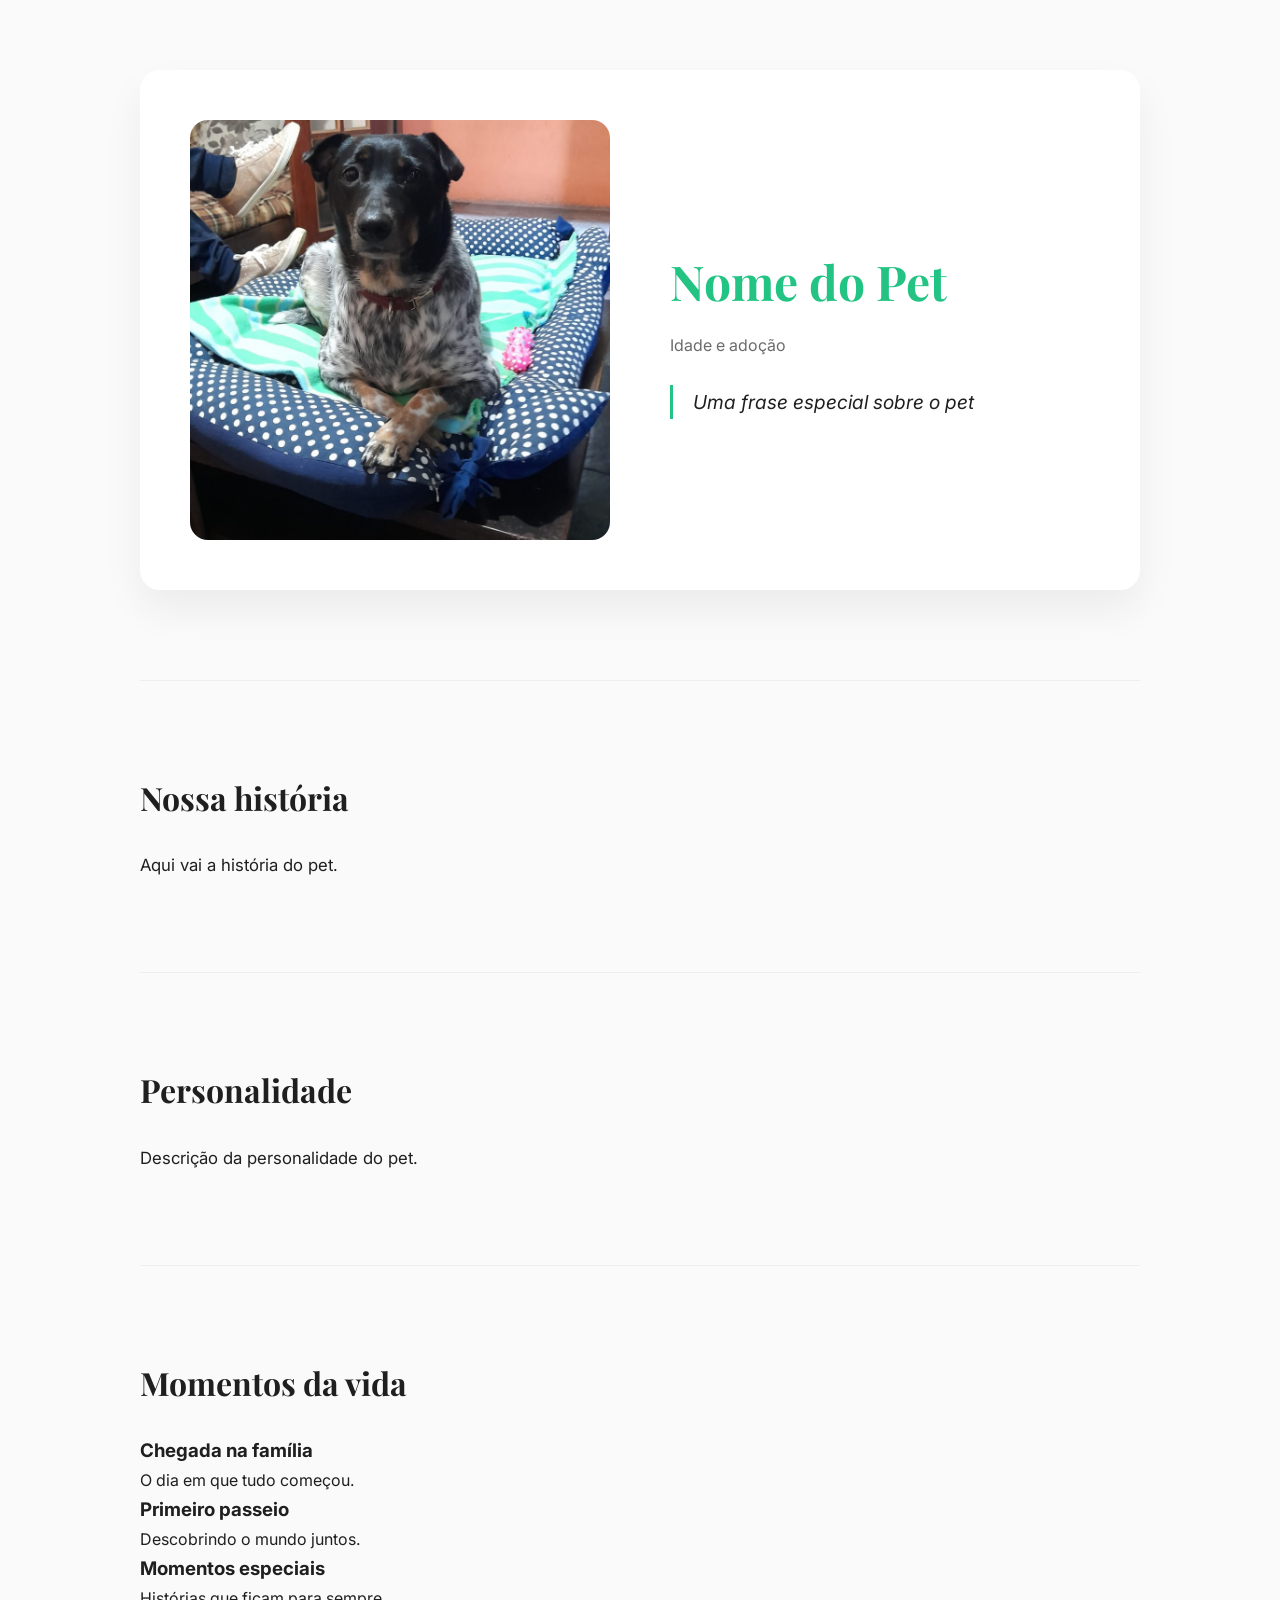
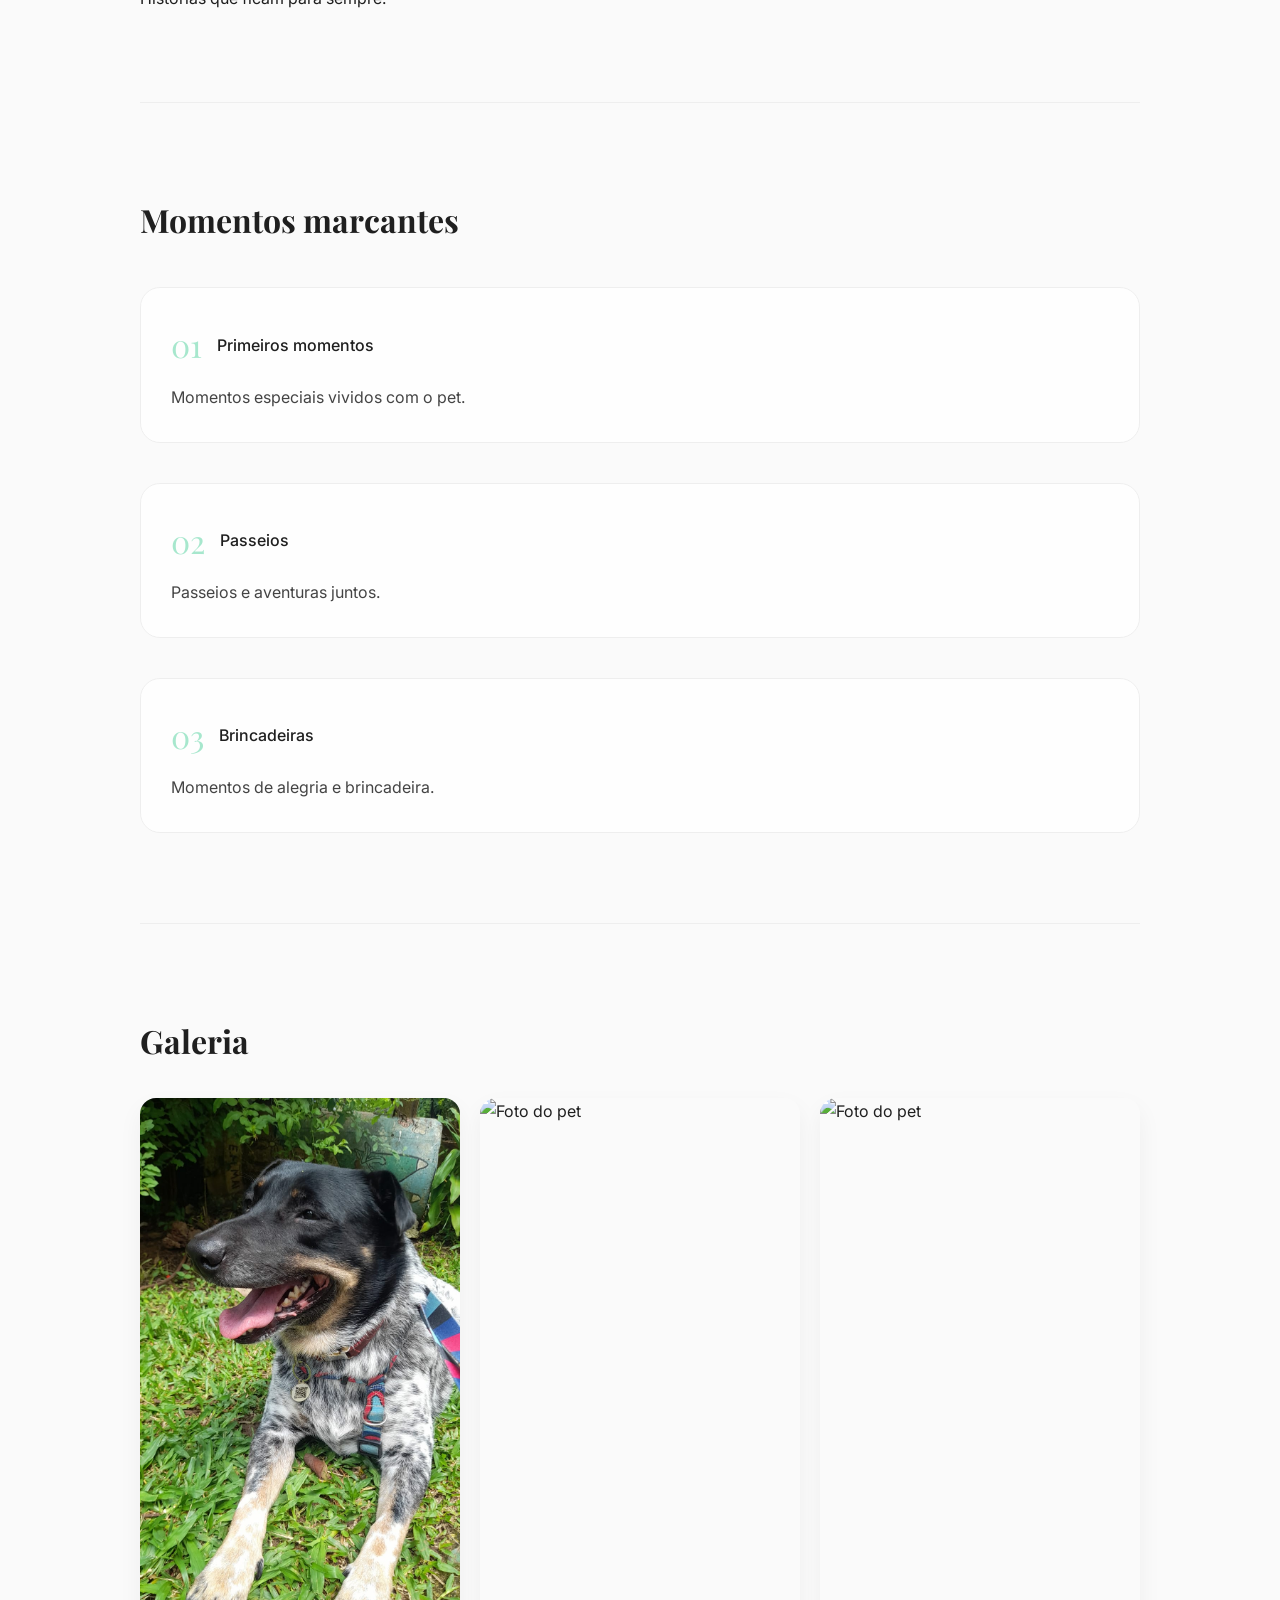
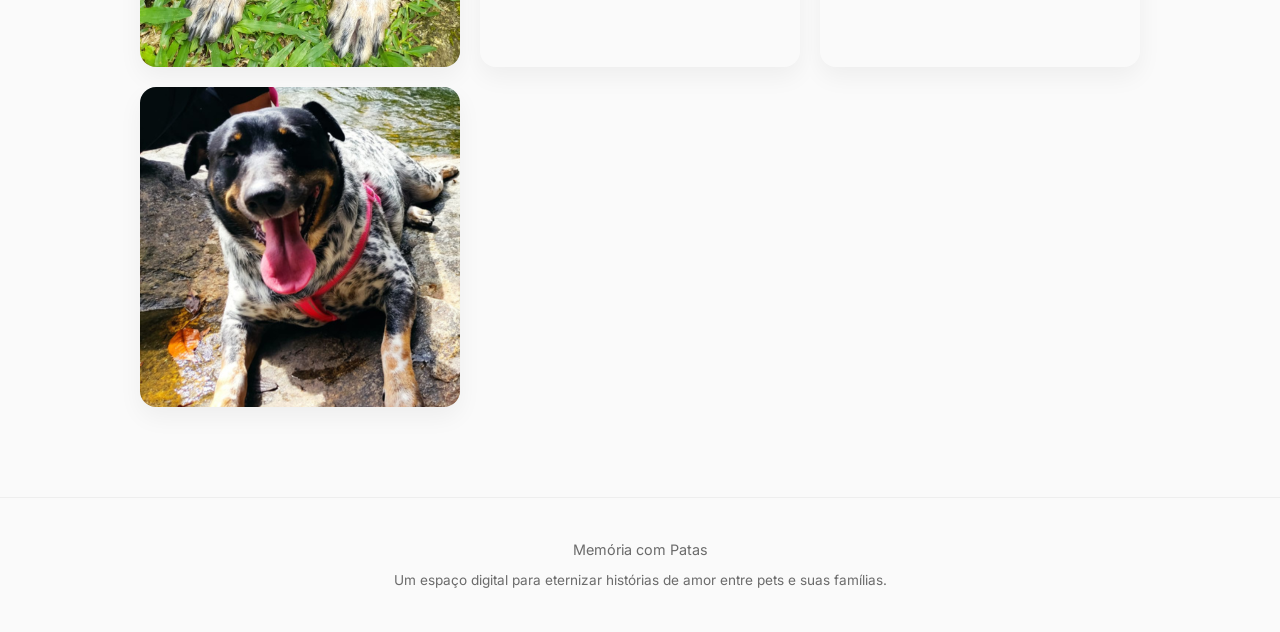
==== index.html @ 03cd531c "Correção pastas" ====
<!DOCTYPE html>
<html lang="pt-BR">

<head>

<meta charset="UTF-8">
<meta name="viewport" content="width=device-width, initial-scale=1.0">

<title>Memória com Patas</title>

<link href="https://fonts.googleapis.com/css2?family=Inter:wght@300;400;500&family=Playfair+Display:wght@500;600&display=swap" rel="stylesheet">

<link rel="stylesheet" href="style.css">

</head>


<body class="tema-vida">


<!-- HERO / CAPA -->

<header class="hero container">

<div class="hero-card">

<div class="hero-media">
<img id="pet-foto" src="assets/img/perfil.jpg" alt="Foto do pet">
</div>

<div class="hero-text">

<h1 id="pet-nome" class="pet-name">
Nome do Pet
</h1>

<p id="pet-meta" class="pet-meta">
Idade e adoção
</p>

<blockquote id="pet-frase" class="pet-phrase">
Uma frase especial sobre o pet
</blockquote>

</div>

</div>

</header>



<!-- HISTÓRIA -->

<section class="section container">

<h2>Nossa história</h2>

<p id="pet-historia" class="text">
Aqui vai a história do pet.
</p>

</section>



<!-- PERSONALIDADE -->

<section class="section container">

<h2>Personalidade</h2>

<p id="pet-personalidade" class="text">
Descrição da personalidade do pet.
</p>

</section>

<section class="section container">

<h2>Momentos da vida</h2>

<div class="timeline">

<div class="timeline-item">
<div class="timeline-dot"></div>
<div class="timeline-content">
<h3>Chegada na família</h3>
<p>O dia em que tudo começou.</p>
</div>
</div>

<div class="timeline-item">
<div class="timeline-dot"></div>
<div class="timeline-content">
<h3>Primeiro passeio</h3>
<p>Descobrindo o mundo juntos.</p>
</div>
</div>

<div class="timeline-item">
<div class="timeline-dot"></div>
<div class="timeline-content">
<h3>Momentos especiais</h3>
<p>Histórias que ficam para sempre.</p>
</div>
</div>

</div>

</section>



<!-- MOMENTOS -->

<section class="section container">

<h2>Momentos marcantes</h2>

<div class="moments">

<div class="moment-card">
<div class="moment-header">
<span class="moment-number">01</span>
<span class="moment-title">Primeiros momentos</span>
</div>

<p class="moment-text">
Momentos especiais vividos com o pet.
</p>
</div>

<div class="moment-card">
<div class="moment-header">
<span class="moment-number">02</span>
<span class="moment-title">Passeios</span>
</div>

<p class="moment-text">
Passeios e aventuras juntos.
</p>
</div>

<div class="moment-card">
<div class="moment-header">
<span class="moment-number">03</span>
<span class="moment-title">Brincadeiras</span>
</div>

<p class="moment-text">
Momentos de alegria e brincadeira.
</p>
</div>

</div>

</section>



<!-- GALERIA -->

<section class="section container">

<h2>Galeria</h2>

<div id="galeria" class="gallery">

<img src="assets/img/galeria-1.jpg" alt="Foto do pet">
<img src="assets/img/galeria-2.jpg" alt="Foto do pet">
<img src="assets/img/galeria-3.jpg" alt="Foto do pet">
<img src="assets/img/galeria-4.jpg" alt="Foto do pet">

</div>

</section>



<!-- VÍDEO -->

<section class="section container" id="video-section" style="display:none;">

<h2>Vídeo especial</h2>

<div class="video-wrapper">

<iframe
id="video-frame"
frameborder="0"
allowfullscreen>
</iframe>

</div>

</section>



<!-- SEÇÃO JUNTOS -->

<section class="section container" id="juntos" style="display:none;">

<div class="together-wrapper">

<div class="together-photo">
<img id="tutor-photo" src="assets/img/tutor.jpg" alt="Tutor com o pet">
</div>

<div class="together-text">

<h2>Juntos</h2>

<p>
Uma amizade verdadeira que marcou nossas vidas.
Momentos que ficam para sempre no coração.
</p>

</div>

</div>

</section>



<!-- MÚSICA -->

<audio id="bg-music" loop></audio>

<button id="music-toggle" class="music-btn" style="display:none;">
🎵 Música
</button>



<!-- FOOTER -->

<footer class="footer">

<div class="container">

<p>Memória com Patas</p>

<p class="small">
Um espaço digital para eternizar histórias de amor entre pets e suas famílias.
</p>

</div>

</footer>



<script src="script.js"></script>

</body>

</html>
---- style.css ----
/* ============================= */
/* VARIÁVEIS */
/* ============================= */

:root{
--bg:#fafafa;
--card:#ffffff;
--text:#1f1f1f;
--muted:#6b6b6b;
--line:#eeeeee;
--accent:#23c483;
--shadow:0 20px 40px rgba(0,0,0,.06);
--radius:20px;
}


/* ============================= */
/* RESET */
/* ============================= */

*{
margin:0;
padding:0;
box-sizing:border-box;
}

body{
font-family:'Inter',sans-serif;
background:var(--bg);
color:var(--text);
line-height:1.7;
opacity:0;
animation:fadeIn 1.2s ease forwards;
}

@keyframes fadeIn{
to{
opacity:1;
}
}


/* ============================= */
/* CONTAINER */
/* ============================= */

.container{
width:min(1000px,92%);
margin:auto;
}


/* ============================= */
/* HERO */
/* ============================= */

.hero{
padding:70px 0 90px;
}

.hero-card{
display:grid;
grid-template-columns:1fr 1fr;
gap:60px;
background:var(--card);
border-radius:var(--radius);
padding:50px;
box-shadow:var(--shadow);
}


/* FOTO */

.hero-media{
height:420px;
border-radius:18px;
overflow:hidden;
}

.hero-media img{
width:100%;
height:100%;
object-fit:cover;
transition:transform .6s ease;
}

.hero-media img:hover{
transform:scale(1.03);
}


/* TEXTO HERO */

.hero-text{
display:flex;
flex-direction:column;
justify-content:center;
}

.pet-name{
font-family:'Playfair Display',serif;
font-size:3rem;
margin-bottom:10px;
color:var(--accent);
}

.pet-meta{
color:var(--muted);
margin-bottom:25px;
}

.pet-phrase{
font-style:italic;
font-size:1.2rem;
padding-left:20px;
border-left:3px solid var(--accent);
line-height:1.8;
}


/* ============================= */
/* SEÇÕES */
/* ============================= */

.section{
padding:90px 0;
border-top:1px solid var(--line);
}

.section h2{
font-family:'Playfair Display',serif;
font-size:2rem;
margin-bottom:25px;
}

.text{
max-width:750px;
font-size:1.05rem;
line-height:1.9;
}


/* ============================= */
/* MOMENTOS */
/* ============================= */

.moments{
display:grid;
gap:40px;
margin-top:40px;
}

.moment-card{
background:rgba(255,255,255,0.8);
border:1px solid var(--line);
border-radius:20px;
padding:30px;
transition:transform .4s ease, box-shadow .4s ease;
}

.moment-card:hover{
transform:translateY(-6px);
box-shadow:0 20px 40px rgba(0,0,0,0.08);
}

.moment-header{
display:flex;
align-items:center;
gap:15px;
margin-bottom:10px;
}

.moment-number{
font-family:'Playfair Display',serif;
font-size:2rem;
color:var(--accent);
opacity:.4;
}

.moment-title{
font-weight:500;
}

.moment-text{
color:#444;
line-height:1.8;
}


/* ============================= */
/* GALERIA */
/* ============================= */

.gallery{
display:grid;
grid-template-columns:repeat(3,1fr);
gap:20px;
margin-top:30px;
}

.gallery img{
width:100%;
border-radius:16px;
box-shadow:0 10px 25px rgba(0,0,0,0.05);
transition:transform .5s ease, box-shadow .5s ease;
}

.gallery img:hover{
transform:translateY(-6px) scale(1.02);
box-shadow:0 20px 40px rgba(0,0,0,0.12);
}


/* ============================= */
/* VIDEO */
/* ============================= */

.video-wrapper{
margin-top:20px;
position:relative;
padding-bottom:56.25%;
height:0;
overflow:hidden;
border-radius:16px;
box-shadow:0 15px 35px rgba(0,0,0,0.08);
}

.video-wrapper iframe{
position:absolute;
top:0;
left:0;
width:100%;
height:100%;
}


/* ============================= */
/* SEÇÃO JUNTOS */
/* ============================= */

.together-wrapper{
display:grid;
grid-template-columns:1fr 1fr;
gap:60px;
align-items:center;
margin-top:30px;
}

.together-photo img{
width:100%;
border-radius:20px;
box-shadow:0 20px 40px rgba(0,0,0,0.08);
}

.together-text p{
font-size:1.1rem;
line-height:1.9;
}


/* ============================= */
/* BOTÃO MÚSICA */
/* ============================= */

.music-btn{
position:fixed;
bottom:20px;
right:20px;
background:var(--accent);
color:white;
border:none;
padding:12px 16px;
border-radius:999px;
cursor:pointer;
box-shadow:0 10px 25px rgba(0,0,0,0.15);
transition:.3s ease;
}

.music-btn:hover{
transform:scale(1.05);
}


/* ============================= */
/* FOOTER */
/* ============================= */

.footer{
border-top:1px solid var(--line);
padding:40px 0;
color:var(--muted);
text-align:center;
font-size:.9rem;
}

.small{
margin-top:6px;
font-size:.85rem;
}


/* ============================= */
/* RESPONSIVO */
/* ============================= */

@media (max-width:900px){

.hero-card{
grid-template-columns:1fr;
}

.pet-name{
font-size:2.4rem;
}

.gallery{
grid-template-columns:1fr;
}

.together-wrapper{
grid-template-columns:1fr;
}

/* ============================= */
/* TIMELINE */
/* ============================= */

.timeline{
position:relative;
margin-top:40px;
padding-left:30px;
border-left:2px solid var(--line);
display:grid;
gap:30px;
}

.timeline-item{
position:relative;
}

.timeline-dot{
width:14px;
height:14px;
background:var(--accent);
border-radius:50%;
position:absolute;
left:-38px;
top:6px;
}

.timeline-content h3{
font-size:1.1rem;
margin-bottom:5px;
}

.timeline-content p{
color:#555;
line-height:1.7;
}

}
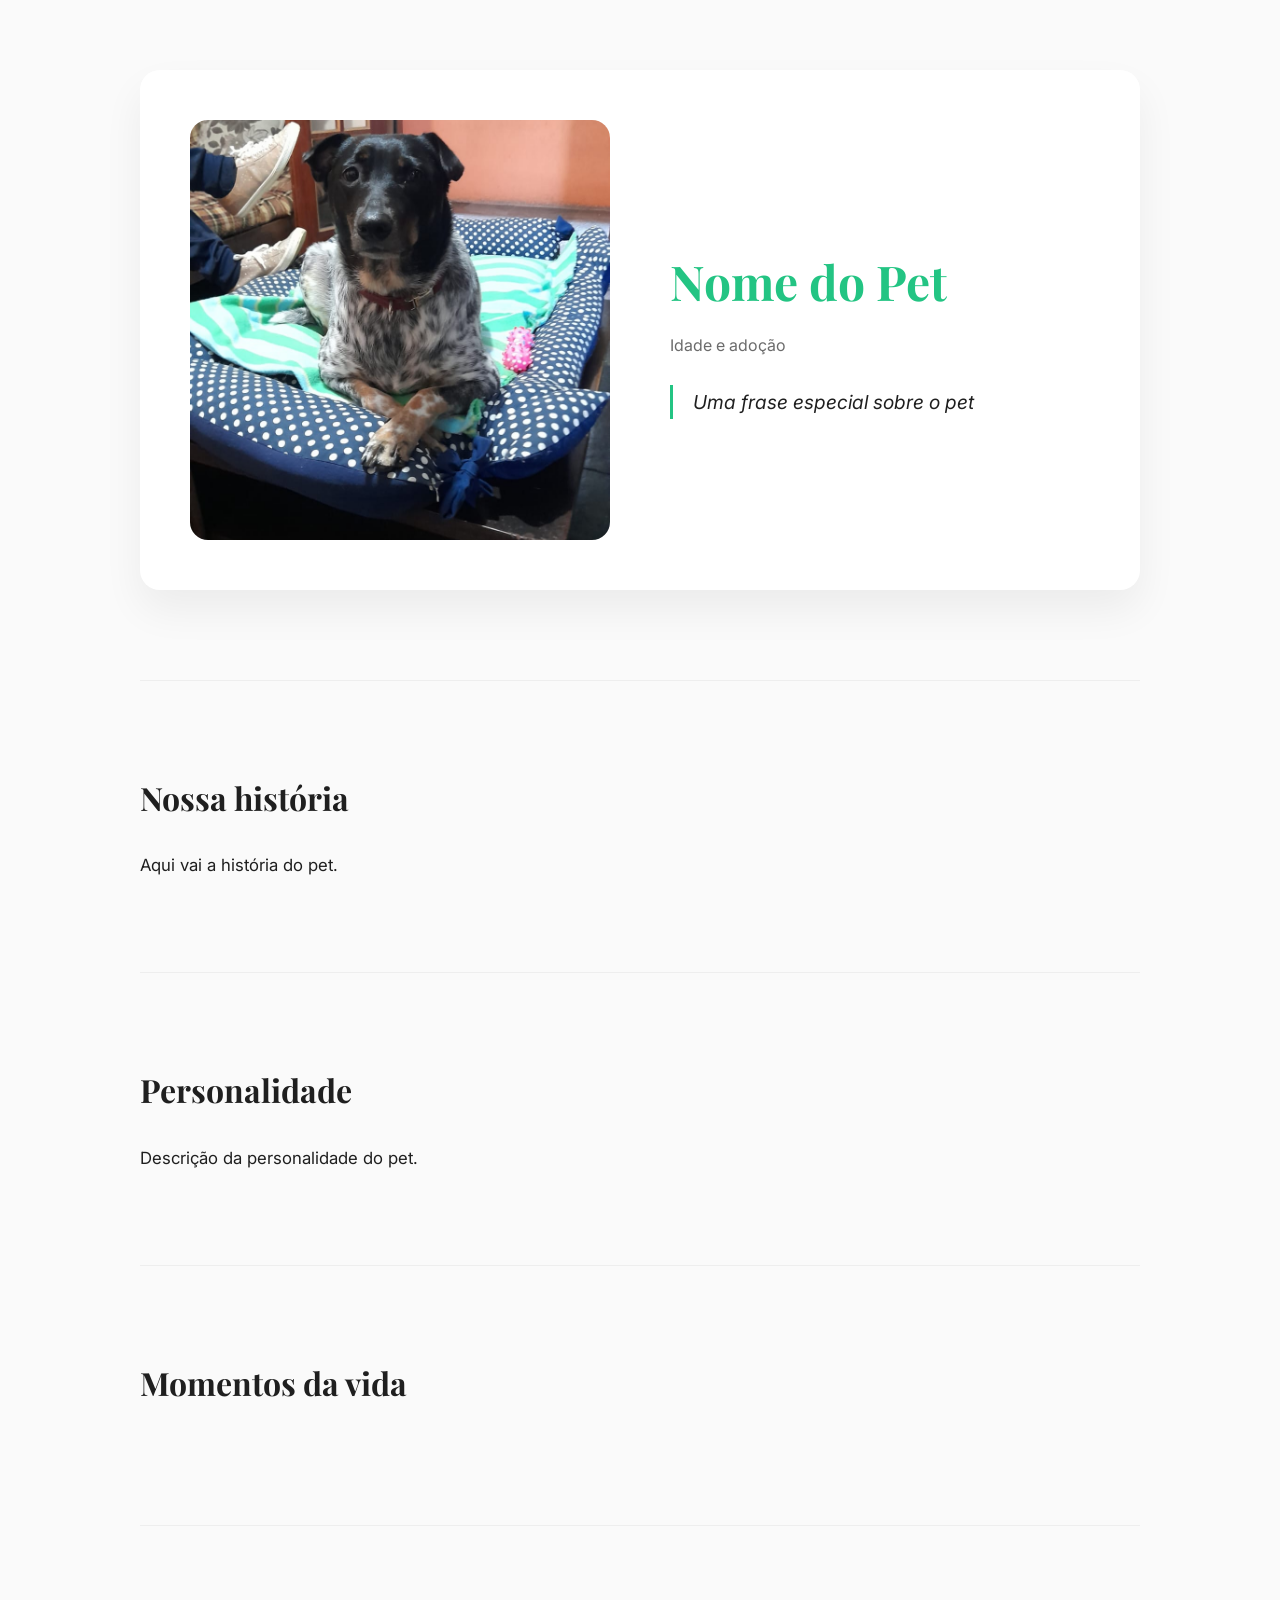
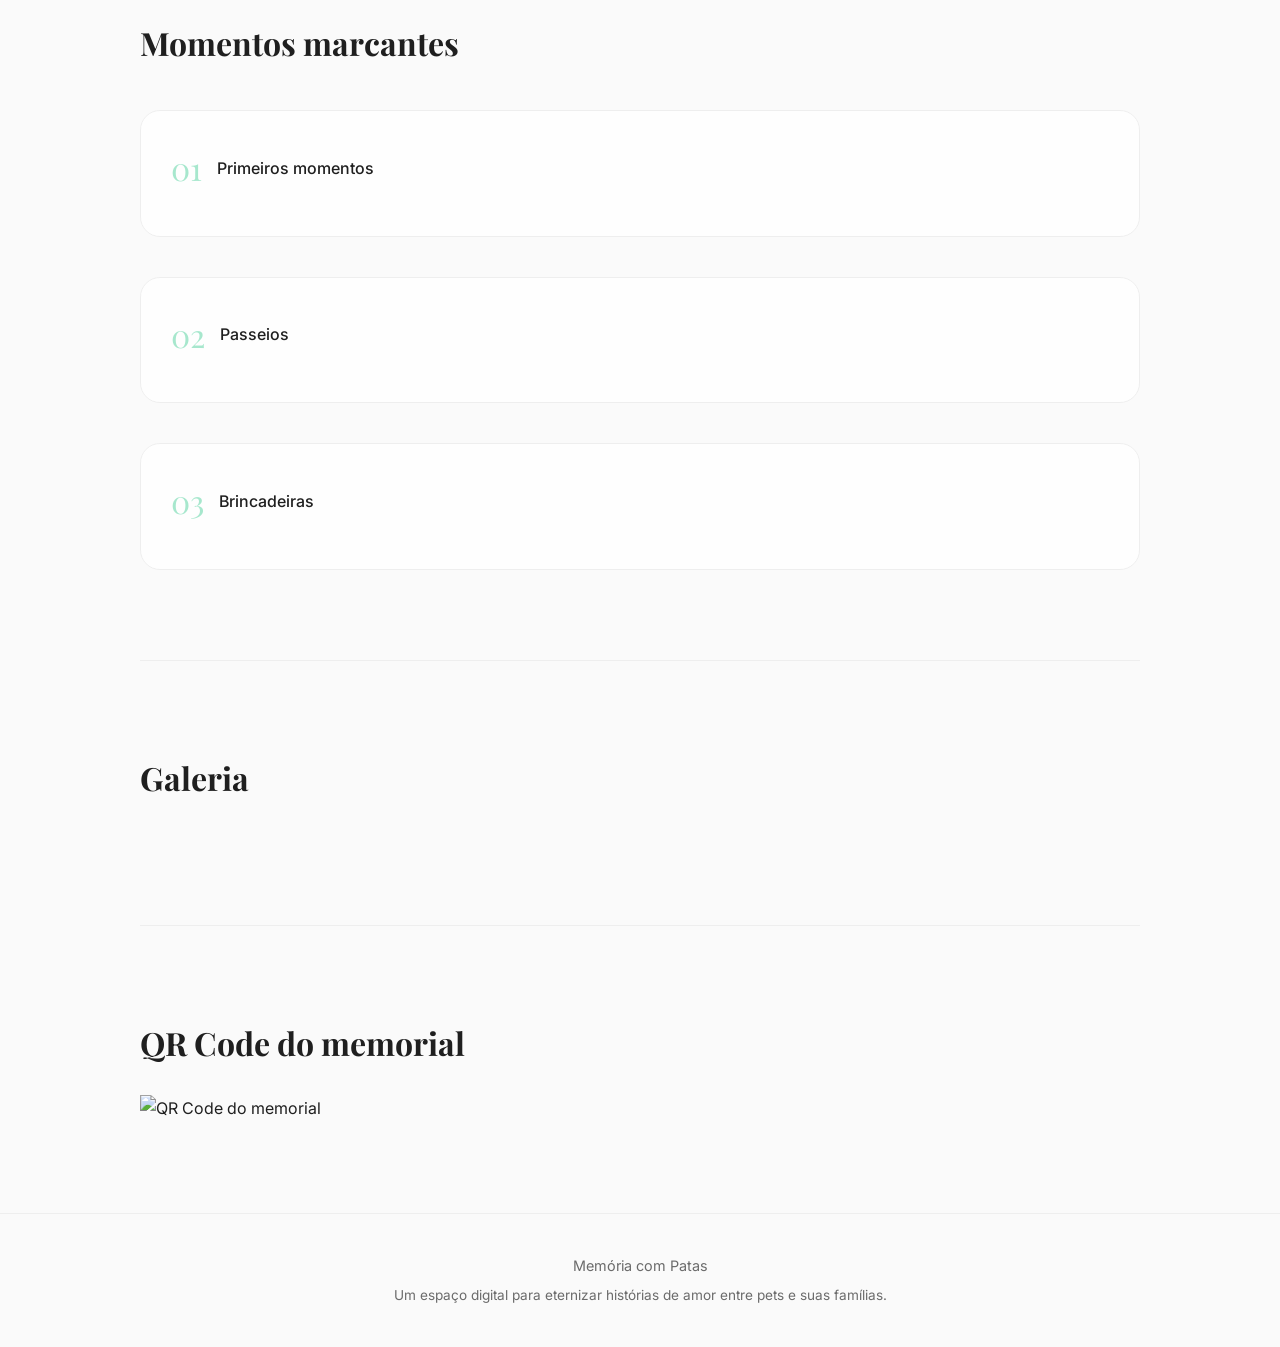
==== commit 49145eb0: "reorganizar estrutura projeto" ====
--- a/index.html
+++ b/index.html
@@ -76,6 +76,10 @@
 
 </section>
 
+
+
+<!-- TIMELINE -->
+
 <section class="section container">
 
 <h2>Momentos da vida</h2>
@@ -85,34 +89,34 @@
 <div class="timeline-item">
 <div class="timeline-dot"></div>
 <div class="timeline-content">
-<h3>Chegada na família</h3>
-<p>O dia em que tudo começou.</p>
+<h3 id="timeline1-titulo"></h3>
+<p id="timeline1-texto"></p>
 </div>
 </div>
 
 <div class="timeline-item">
 <div class="timeline-dot"></div>
 <div class="timeline-content">
-<h3>Primeiro passeio</h3>
-<p>Descobrindo o mundo juntos.</p>
+<h3 id="timeline2-titulo"></h3>
+<p id="timeline2-texto"></p>
 </div>
 </div>
 
 <div class="timeline-item">
 <div class="timeline-dot"></div>
 <div class="timeline-content">
-<h3>Momentos especiais</h3>
-<p>Histórias que ficam para sempre.</p>
-</div>
-</div>
-
-</div>
-
-</section>
-
-
-
-<!-- MOMENTOS -->
+<h3 id="timeline3-titulo"></h3>
+<p id="timeline3-texto"></p>
+</div>
+</div>
+
+</div>
+
+</section>
+
+
+
+<!-- MOMENTOS MARCANTES -->
 
 <section class="section container">
 
@@ -121,36 +125,40 @@
 <div class="moments">
 
 <div class="moment-card">
+
 <div class="moment-header">
 <span class="moment-number">01</span>
 <span class="moment-title">Primeiros momentos</span>
 </div>
 
-<p class="moment-text">
-Momentos especiais vividos com o pet.
-</p>
-</div>
+<p id="momento1" class="moment-text"></p>
+
+</div>
+
+
 
 <div class="moment-card">
+
 <div class="moment-header">
 <span class="moment-number">02</span>
 <span class="moment-title">Passeios</span>
 </div>
 
-<p class="moment-text">
-Passeios e aventuras juntos.
-</p>
-</div>
+<p id="momento2" class="moment-text"></p>
+
+</div>
+
+
 
 <div class="moment-card">
+
 <div class="moment-header">
 <span class="moment-number">03</span>
 <span class="moment-title">Brincadeiras</span>
 </div>
 
-<p class="moment-text">
-Momentos de alegria e brincadeira.
-</p>
+<p id="momento3" class="moment-text"></p>
+
 </div>
 
 </div>
@@ -165,12 +173,21 @@
 
 <h2>Galeria</h2>
 
-<div id="galeria" class="gallery">
-
-<img src="assets/img/galeria-1.jpg" alt="Foto do pet">
-<img src="assets/img/galeria-2.jpg" alt="Foto do pet">
-<img src="assets/img/galeria-3.jpg" alt="Foto do pet">
-<img src="assets/img/galeria-4.jpg" alt="Foto do pet">
+<div id="galeria" class="gallery"></div>
+
+</section>
+
+
+
+<!-- QR CODE -->
+
+<section class="section container">
+
+<h2>QR Code do memorial</h2>
+
+<div class="qr-wrapper">
+
+<img id="qr-code" alt="QR Code do memorial">
 
 </div>
 
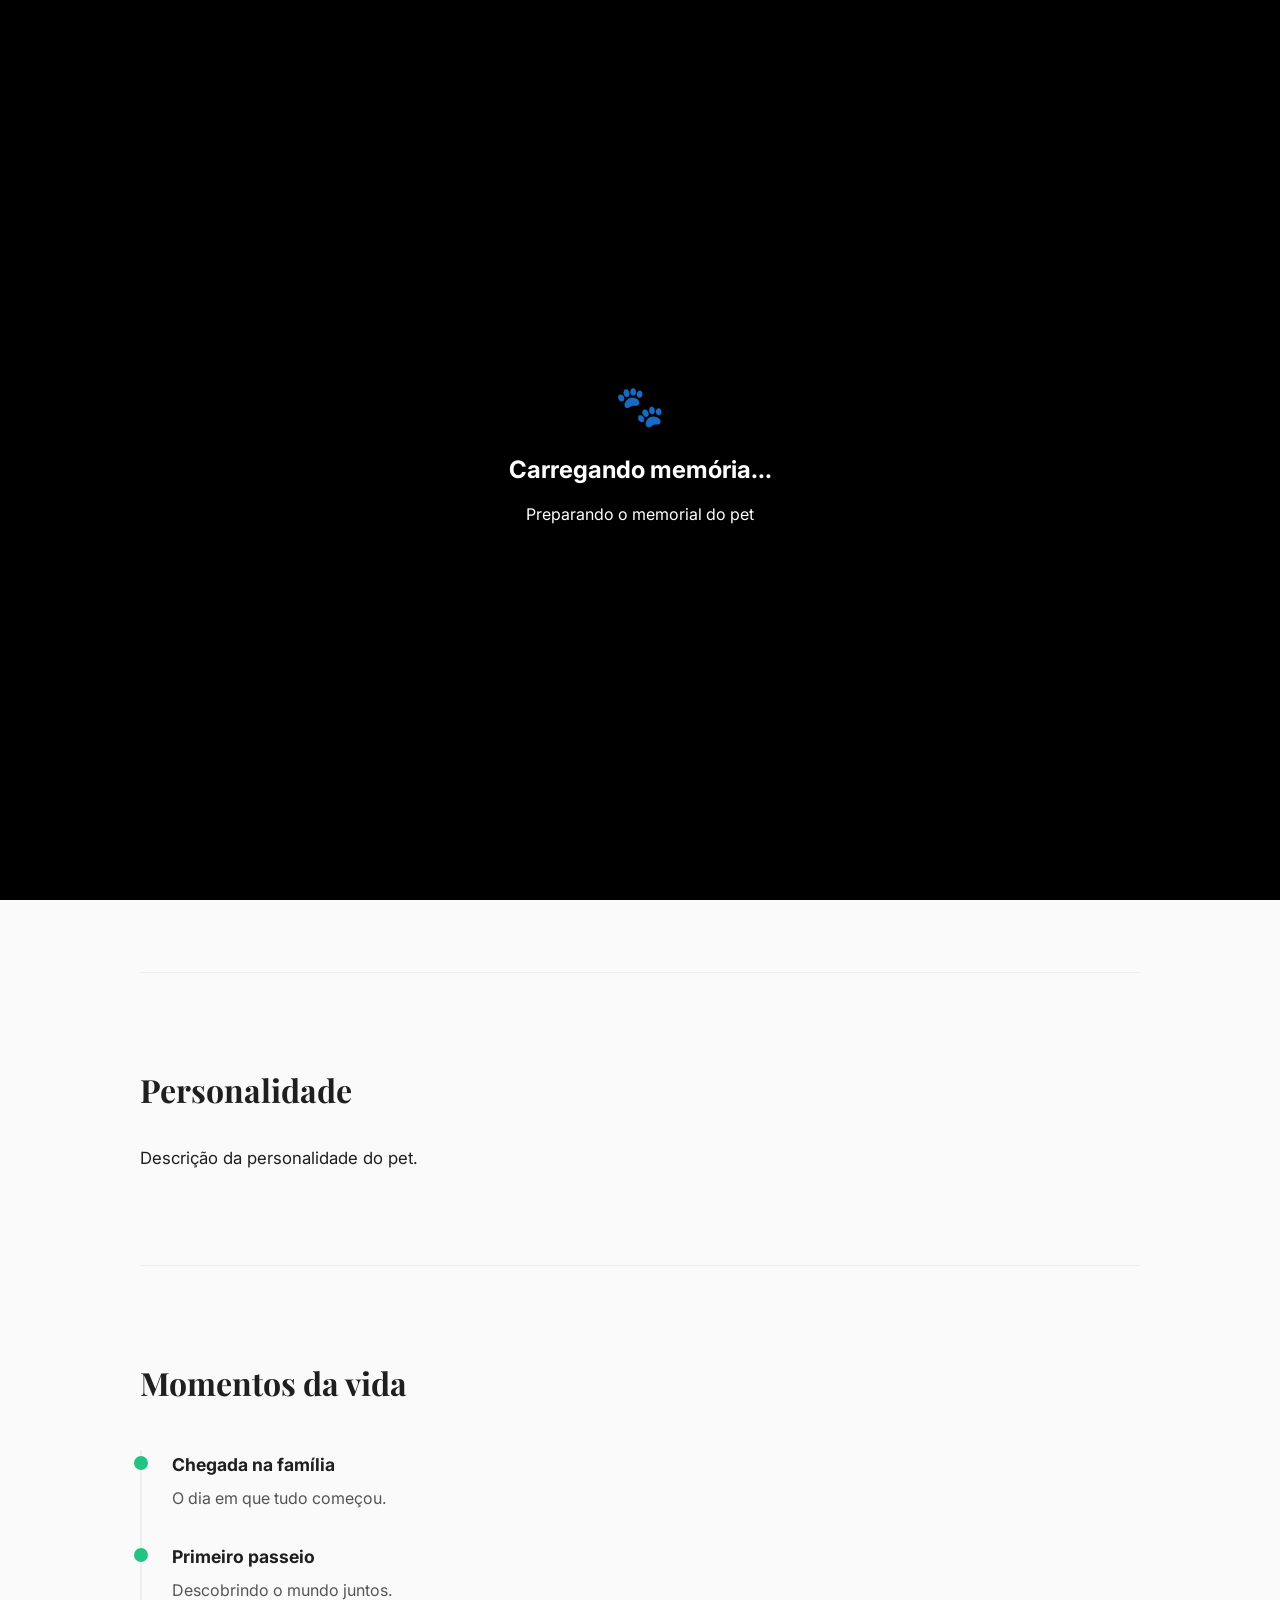
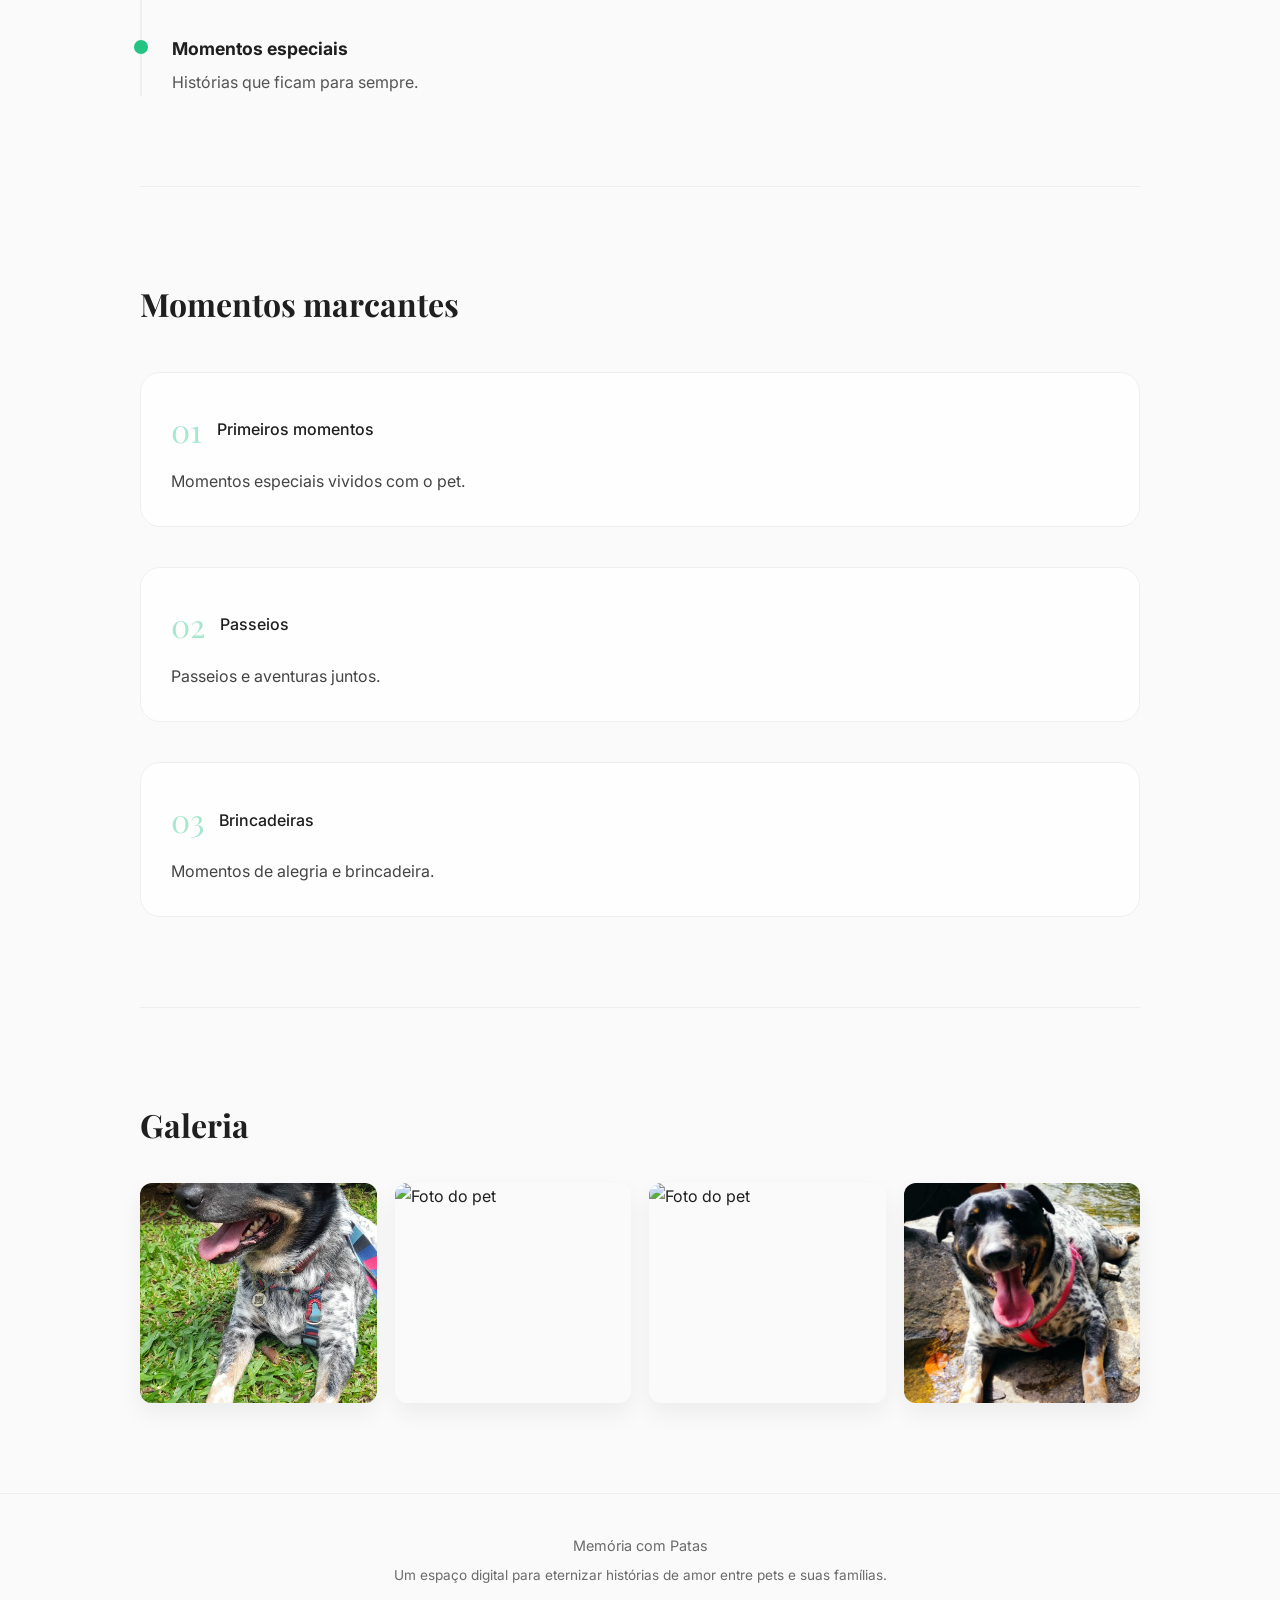
==== commit 66ecf848: "melhorias memoria com patas loader api galeria musica" ====
--- a/index.html
+++ b/index.html
@@ -3,274 +3,274 @@
 
 <head>
 
-<meta charset="UTF-8">
-<meta name="viewport" content="width=device-width, initial-scale=1.0">
-
-<title>Memória com Patas</title>
-
-<link href="https://fonts.googleapis.com/css2?family=Inter:wght@300;400;500&family=Playfair+Display:wght@500;600&display=swap" rel="stylesheet">
-
-<link rel="stylesheet" href="style.css">
+    <meta charset="UTF-8">
+    <meta name="viewport" content="width=device-width, initial-scale=1.0">
+
+    <title>Memória com Patas</title>
+
+    <link
+        href="https://fonts.googleapis.com/css2?family=Inter:wght@300;400;500&family=Playfair+Display:wght@500;600&display=swap"
+        rel="stylesheet">
+
+    <link rel="stylesheet" href="style.css">
 
 </head>
 
 
 <body class="tema-vida">
 
-
-<!-- HERO / CAPA -->
-
-<header class="hero container">
-
-<div class="hero-card">
-
-<div class="hero-media">
-<img id="pet-foto" src="assets/img/perfil.jpg" alt="Foto do pet">
+    <div id="loader">
+
+  <div class="loader-content">
+
+    <h1>🐾</h1>
+
+    <h2>Carregando memória...</h2>
+
+    <p>Preparando o memorial do pet</p>
+
+  </div>
+
 </div>
 
-<div class="hero-text">
-
-<h1 id="pet-nome" class="pet-name">
-Nome do Pet
-</h1>
-
-<p id="pet-meta" class="pet-meta">
-Idade e adoção
-</p>
-
-<blockquote id="pet-frase" class="pet-phrase">
-Uma frase especial sobre o pet
-</blockquote>
-
-</div>
-
-</div>
-
-</header>
-
-
-
-<!-- HISTÓRIA -->
-
-<section class="section container">
-
-<h2>Nossa história</h2>
-
-<p id="pet-historia" class="text">
-Aqui vai a história do pet.
-</p>
-
-</section>
-
-
-
-<!-- PERSONALIDADE -->
-
-<section class="section container">
-
-<h2>Personalidade</h2>
-
-<p id="pet-personalidade" class="text">
-Descrição da personalidade do pet.
-</p>
-
-</section>
-
-
-
-<!-- TIMELINE -->
-
-<section class="section container">
-
-<h2>Momentos da vida</h2>
-
-<div class="timeline">
-
-<div class="timeline-item">
-<div class="timeline-dot"></div>
-<div class="timeline-content">
-<h3 id="timeline1-titulo"></h3>
-<p id="timeline1-texto"></p>
-</div>
-</div>
-
-<div class="timeline-item">
-<div class="timeline-dot"></div>
-<div class="timeline-content">
-<h3 id="timeline2-titulo"></h3>
-<p id="timeline2-texto"></p>
-</div>
-</div>
-
-<div class="timeline-item">
-<div class="timeline-dot"></div>
-<div class="timeline-content">
-<h3 id="timeline3-titulo"></h3>
-<p id="timeline3-texto"></p>
-</div>
-</div>
-
-</div>
-
-</section>
-
-
-
-<!-- MOMENTOS MARCANTES -->
-
-<section class="section container">
-
-<h2>Momentos marcantes</h2>
-
-<div class="moments">
-
-<div class="moment-card">
-
-<div class="moment-header">
-<span class="moment-number">01</span>
-<span class="moment-title">Primeiros momentos</span>
-</div>
-
-<p id="momento1" class="moment-text"></p>
-
-</div>
-
-
-
-<div class="moment-card">
-
-<div class="moment-header">
-<span class="moment-number">02</span>
-<span class="moment-title">Passeios</span>
-</div>
-
-<p id="momento2" class="moment-text"></p>
-
-</div>
-
-
-
-<div class="moment-card">
-
-<div class="moment-header">
-<span class="moment-number">03</span>
-<span class="moment-title">Brincadeiras</span>
-</div>
-
-<p id="momento3" class="moment-text"></p>
-
-</div>
-
-</div>
-
-</section>
-
-
-
-<!-- GALERIA -->
-
-<section class="section container">
-
-<h2>Galeria</h2>
-
-<div id="galeria" class="gallery"></div>
-
-</section>
-
-
-
-<!-- QR CODE -->
-
-<section class="section container">
-
-<h2>QR Code do memorial</h2>
-
-<div class="qr-wrapper">
-
-<img id="qr-code" alt="QR Code do memorial">
-
-</div>
-
-</section>
-
-
-
-<!-- VÍDEO -->
-
-<section class="section container" id="video-section" style="display:none;">
-
-<h2>Vídeo especial</h2>
-
-<div class="video-wrapper">
-
-<iframe
-id="video-frame"
-frameborder="0"
-allowfullscreen>
-</iframe>
-
-</div>
-
-</section>
-
-
-
-<!-- SEÇÃO JUNTOS -->
-
-<section class="section container" id="juntos" style="display:none;">
-
-<div class="together-wrapper">
-
-<div class="together-photo">
-<img id="tutor-photo" src="assets/img/tutor.jpg" alt="Tutor com o pet">
-</div>
-
-<div class="together-text">
-
-<h2>Juntos</h2>
-
-<p>
-Uma amizade verdadeira que marcou nossas vidas.
-Momentos que ficam para sempre no coração.
-</p>
-
-</div>
-
-</div>
-
-</section>
-
-
-
-<!-- MÚSICA -->
-
-<audio id="bg-music" loop></audio>
-
-<button id="music-toggle" class="music-btn" style="display:none;">
-🎵 Música
-</button>
-
-
-
-<!-- FOOTER -->
-
-<footer class="footer">
-
-<div class="container">
-
-<p>Memória com Patas</p>
-
-<p class="small">
-Um espaço digital para eternizar histórias de amor entre pets e suas famílias.
-</p>
-
-</div>
-
-</footer>
-
-
-
-<script src="script.js"></script>
+    </div>
+
+
+
+
+    <!-- HERO / CAPA -->
+
+    <header class="hero container">
+
+        <div class="hero-card">
+
+            <div class="hero-media">
+                <img id="pet-foto" src="assets/img/perfil.jpg" alt="Foto do pet">
+            </div>
+
+            <div class="hero-text">
+
+                <h1 id="pet-nome" class="pet-name">
+                    Nome do Pet
+                </h1>
+
+                <p id="pet-meta" class="pet-meta">
+                    Idade e adoção
+                </p>
+
+                <blockquote id="pet-frase" class="pet-phrase">
+                    Uma frase especial sobre o pet
+                </blockquote>
+
+            </div>
+
+        </div>
+
+    </header>
+
+
+
+    <!-- HISTÓRIA -->
+
+    <section class="section container">
+
+        <h2>Nossa história</h2>
+
+        <p id="pet-historia" class="text">
+            Aqui vai a história do pet.
+        </p>
+
+    </section>
+
+
+
+    <!-- PERSONALIDADE -->
+
+    <section class="section container">
+
+        <h2>Personalidade</h2>
+
+        <p id="pet-personalidade" class="text">
+            Descrição da personalidade do pet.
+        </p>
+
+    </section>
+
+    <section class="section container">
+
+        <h2>Momentos da vida</h2>
+
+        <div class="timeline">
+
+            <div class="timeline-item">
+                <div class="timeline-dot"></div>
+                <div class="timeline-content">
+                    <h3>Chegada na família</h3>
+                    <p>O dia em que tudo começou.</p>
+                </div>
+            </div>
+
+            <div class="timeline-item">
+                <div class="timeline-dot"></div>
+                <div class="timeline-content">
+                    <h3>Primeiro passeio</h3>
+                    <p>Descobrindo o mundo juntos.</p>
+                </div>
+            </div>
+
+            <div class="timeline-item">
+                <div class="timeline-dot"></div>
+                <div class="timeline-content">
+                    <h3>Momentos especiais</h3>
+                    <p>Histórias que ficam para sempre.</p>
+                </div>
+            </div>
+
+        </div>
+
+    </section>
+
+
+
+    <!-- MOMENTOS -->
+
+    <section class="section container">
+
+        <h2>Momentos marcantes</h2>
+
+        <div class="moments">
+
+            <div class="moment-card">
+                <div class="moment-header">
+                    <span class="moment-number">01</span>
+                    <span class="moment-title">Primeiros momentos</span>
+                </div>
+
+                <p class="moment-text">
+                    Momentos especiais vividos com o pet.
+                </p>
+            </div>
+
+            <div class="moment-card">
+                <div class="moment-header">
+                    <span class="moment-number">02</span>
+                    <span class="moment-title">Passeios</span>
+                </div>
+
+                <p class="moment-text">
+                    Passeios e aventuras juntos.
+                </p>
+            </div>
+
+            <div class="moment-card">
+                <div class="moment-header">
+                    <span class="moment-number">03</span>
+                    <span class="moment-title">Brincadeiras</span>
+                </div>
+
+                <p class="moment-text">
+                    Momentos de alegria e brincadeira.
+                </p>
+            </div>
+
+        </div>
+
+    </section>
+
+
+
+    <!-- GALERIA -->
+
+    <section class="section container">
+
+        <h2>Galeria</h2>
+
+        <div id="galeria" class="gallery">
+
+            <img src="assets/img/galeria-1.jpg" alt="Foto do pet">
+            <img src="assets/img/galeria-2.jpg" alt="Foto do pet">
+            <img src="assets/img/galeria-3.jpg" alt="Foto do pet">
+            <img src="assets/img/galeria-4.jpg" alt="Foto do pet">
+
+        </div>
+
+    </section>
+
+
+
+    <!-- VÍDEO -->
+
+    <section class="section container" id="video-section" style="display:none;">
+
+        <h2>Vídeo especial</h2>
+
+        <div class="video-wrapper">
+
+            <iframe id="video-frame" frameborder="0" allowfullscreen>
+            </iframe>
+
+        </div>
+
+    </section>
+
+
+
+    <!-- SEÇÃO JUNTOS -->
+
+    <section class="section container" id="juntos" style="display:none;">
+
+        <div class="together-wrapper">
+
+            <div class="together-photo">
+                <img id="tutor-photo" src="assets/img/tutor.jpg" alt="Tutor com o pet">
+            </div>
+
+            <div class="together-text">
+
+                <h2>Juntos</h2>
+
+                <p>
+                    Uma amizade verdadeira que marcou nossas vidas.
+                    Momentos que ficam para sempre no coração.
+                </p>
+
+            </div>
+
+        </div>
+
+    </section>
+
+
+
+    <!-- MÚSICA -->
+
+    <audio id="bg-music" loop></audio>
+
+    <button id="music-toggle" class="music-btn" style="display:none;">
+        🎵 Música
+    </button>
+
+
+
+    <!-- FOOTER -->
+
+    <footer class="footer">
+
+        <div class="container">
+
+            <p>Memória com Patas</p>
+
+            <p class="small">
+                Um espaço digital para eternizar histórias de amor entre pets e suas famílias.
+            </p>
+
+        </div>
+
+    </footer>
+
+
+
+    <script src="script.js"></script>
 
 </body>
 
--- a/style.css
+++ b/style.css
@@ -3,14 +3,14 @@
 /* ============================= */
 
 :root{
---bg:#fafafa;
---card:#ffffff;
---text:#1f1f1f;
---muted:#6b6b6b;
---line:#eeeeee;
---accent:#23c483;
---shadow:0 20px 40px rgba(0,0,0,.06);
---radius:20px;
+  --bg:#fafafa;
+  --card:#ffffff;
+  --text:#1f1f1f;
+  --muted:#6b6b6b;
+  --line:#eeeeee;
+  --accent:#23c483;
+  --shadow:0 20px 40px rgba(0,0,0,.06);
+  --radius:20px;
 }
 
 
@@ -19,24 +19,22 @@
 /* ============================= */
 
 *{
-margin:0;
-padding:0;
-box-sizing:border-box;
+  margin:0;
+  padding:0;
+  box-sizing:border-box;
 }
 
 body{
-font-family:'Inter',sans-serif;
-background:var(--bg);
-color:var(--text);
-line-height:1.7;
-opacity:0;
-animation:fadeIn 1.2s ease forwards;
+  font-family:'Inter',sans-serif;
+  background:var(--bg);
+  color:var(--text);
+  line-height:1.7;
+  opacity:0;
+  animation:fadeIn 1.2s ease forwards;
 }
 
 @keyframes fadeIn{
-to{
-opacity:1;
-}
+  to{opacity:1;}
 }
 
 
@@ -45,8 +43,8 @@
 /* ============================= */
 
 .container{
-width:min(1000px,92%);
-margin:auto;
+  width:min(1000px,92%);
+  margin:auto;
 }
 
 
@@ -55,66 +53,66 @@
 /* ============================= */
 
 .hero{
-padding:70px 0 90px;
+  padding:70px 0 90px;
 }
 
 .hero-card{
-display:grid;
-grid-template-columns:1fr 1fr;
-gap:60px;
-background:var(--card);
-border-radius:var(--radius);
-padding:50px;
-box-shadow:var(--shadow);
+  display:grid;
+  grid-template-columns:1fr 1fr;
+  gap:60px;
+  background:var(--card);
+  border-radius:var(--radius);
+  padding:50px;
+  box-shadow:var(--shadow);
 }
 
 
 /* FOTO */
 
 .hero-media{
-height:420px;
-border-radius:18px;
-overflow:hidden;
+  height:420px;
+  border-radius:18px;
+  overflow:hidden;
 }
 
 .hero-media img{
-width:100%;
-height:100%;
-object-fit:cover;
-transition:transform .6s ease;
+  width:100%;
+  height:100%;
+  object-fit:cover;
+  transition:transform .6s ease;
 }
 
 .hero-media img:hover{
-transform:scale(1.03);
+  transform:scale(1.03);
 }
 
 
 /* TEXTO HERO */
 
 .hero-text{
-display:flex;
-flex-direction:column;
-justify-content:center;
+  display:flex;
+  flex-direction:column;
+  justify-content:center;
 }
 
 .pet-name{
-font-family:'Playfair Display',serif;
-font-size:3rem;
-margin-bottom:10px;
-color:var(--accent);
+  font-family:'Playfair Display',serif;
+  font-size:3rem;
+  margin-bottom:10px;
+  color:var(--accent);
 }
 
 .pet-meta{
-color:var(--muted);
-margin-bottom:25px;
+  color:var(--muted);
+  margin-bottom:25px;
 }
 
 .pet-phrase{
-font-style:italic;
-font-size:1.2rem;
-padding-left:20px;
-border-left:3px solid var(--accent);
-line-height:1.8;
+  font-style:italic;
+  font-size:1.2rem;
+  padding-left:20px;
+  border-left:3px solid var(--accent);
+  line-height:1.8;
 }
 
 
@@ -123,20 +121,20 @@
 /* ============================= */
 
 .section{
-padding:90px 0;
-border-top:1px solid var(--line);
+  padding:90px 0;
+  border-top:1px solid var(--line);
 }
 
 .section h2{
-font-family:'Playfair Display',serif;
-font-size:2rem;
-margin-bottom:25px;
+  font-family:'Playfair Display',serif;
+  font-size:2rem;
+  margin-bottom:25px;
 }
 
 .text{
-max-width:750px;
-font-size:1.05rem;
-line-height:1.9;
+  max-width:750px;
+  font-size:1.05rem;
+  line-height:1.9;
 }
 
 
@@ -145,45 +143,45 @@
 /* ============================= */
 
 .moments{
-display:grid;
-gap:40px;
-margin-top:40px;
+  display:grid;
+  gap:40px;
+  margin-top:40px;
 }
 
 .moment-card{
-background:rgba(255,255,255,0.8);
-border:1px solid var(--line);
-border-radius:20px;
-padding:30px;
-transition:transform .4s ease, box-shadow .4s ease;
+  background:rgba(255,255,255,0.8);
+  border:1px solid var(--line);
+  border-radius:20px;
+  padding:30px;
+  transition:transform .4s ease, box-shadow .4s ease;
 }
 
 .moment-card:hover{
-transform:translateY(-6px);
-box-shadow:0 20px 40px rgba(0,0,0,0.08);
+  transform:translateY(-6px);
+  box-shadow:0 20px 40px rgba(0,0,0,0.08);
 }
 
 .moment-header{
-display:flex;
-align-items:center;
-gap:15px;
-margin-bottom:10px;
+  display:flex;
+  align-items:center;
+  gap:15px;
+  margin-bottom:10px;
 }
 
 .moment-number{
-font-family:'Playfair Display',serif;
-font-size:2rem;
-color:var(--accent);
-opacity:.4;
+  font-family:'Playfair Display',serif;
+  font-size:2rem;
+  color:var(--accent);
+  opacity:.4;
 }
 
 .moment-title{
-font-weight:500;
+  font-weight:500;
 }
 
 .moment-text{
-color:#444;
-line-height:1.8;
+  color:#444;
+  line-height:1.8;
 }
 
 
@@ -192,22 +190,25 @@
 /* ============================= */
 
 .gallery{
-display:grid;
-grid-template-columns:repeat(3,1fr);
-gap:20px;
-margin-top:30px;
+  display:grid;
+  grid-template-columns:repeat(auto-fit,minmax(200px,1fr));
+  gap:18px;
+  margin-top:30px;
 }
 
 .gallery img{
-width:100%;
-border-radius:16px;
-box-shadow:0 10px 25px rgba(0,0,0,0.05);
-transition:transform .5s ease, box-shadow .5s ease;
+  width:100%;
+  height:220px;
+  object-fit:cover;
+  border-radius:12px;
+  cursor:pointer;
+  box-shadow:0 10px 25px rgba(0,0,0,0.06);
+  transition:transform .4s ease, box-shadow .4s ease;
 }
 
 .gallery img:hover{
-transform:translateY(-6px) scale(1.02);
-box-shadow:0 20px 40px rgba(0,0,0,0.12);
+  transform:translateY(-6px) scale(1.03);
+  box-shadow:0 18px 35px rgba(0,0,0,0.15);
 }
 
 
@@ -216,21 +217,21 @@
 /* ============================= */
 
 .video-wrapper{
-margin-top:20px;
-position:relative;
-padding-bottom:56.25%;
-height:0;
-overflow:hidden;
-border-radius:16px;
-box-shadow:0 15px 35px rgba(0,0,0,0.08);
+  margin-top:20px;
+  position:relative;
+  padding-bottom:56.25%;
+  height:0;
+  overflow:hidden;
+  border-radius:16px;
+  box-shadow:0 15px 35px rgba(0,0,0,0.08);
 }
 
 .video-wrapper iframe{
-position:absolute;
-top:0;
-left:0;
-width:100%;
-height:100%;
+  position:absolute;
+  top:0;
+  left:0;
+  width:100%;
+  height:100%;
 }
 
 
@@ -239,22 +240,60 @@
 /* ============================= */
 
 .together-wrapper{
-display:grid;
-grid-template-columns:1fr 1fr;
-gap:60px;
-align-items:center;
-margin-top:30px;
+  display:grid;
+  grid-template-columns:1fr 1fr;
+  gap:60px;
+  align-items:center;
+  margin-top:30px;
 }
 
 .together-photo img{
-width:100%;
-border-radius:20px;
-box-shadow:0 20px 40px rgba(0,0,0,0.08);
+  width:100%;
+  border-radius:20px;
+  box-shadow:0 20px 40px rgba(0,0,0,0.08);
 }
 
 .together-text p{
-font-size:1.1rem;
-line-height:1.9;
+  font-size:1.1rem;
+  line-height:1.9;
+}
+
+
+/* ============================= */
+/* TIMELINE */
+/* ============================= */
+
+.timeline{
+  position:relative;
+  margin-top:40px;
+  padding-left:30px;
+  border-left:2px solid var(--line);
+  display:grid;
+  gap:30px;
+}
+
+.timeline-item{
+  position:relative;
+}
+
+.timeline-dot{
+  width:14px;
+  height:14px;
+  background:var(--accent);
+  border-radius:50%;
+  position:absolute;
+  left:-38px;
+  top:6px;
+}
+
+.timeline-content h3{
+  font-size:1.1rem;
+  margin-bottom:5px;
+}
+
+.timeline-content p{
+  color:#555;
+  line-height:1.7;
 }
 
 
@@ -263,21 +302,21 @@
 /* ============================= */
 
 .music-btn{
-position:fixed;
-bottom:20px;
-right:20px;
-background:var(--accent);
-color:white;
-border:none;
-padding:12px 16px;
-border-radius:999px;
-cursor:pointer;
-box-shadow:0 10px 25px rgba(0,0,0,0.15);
-transition:.3s ease;
+  position:fixed;
+  bottom:20px;
+  right:20px;
+  background:var(--accent);
+  color:white;
+  border:none;
+  padding:12px 16px;
+  border-radius:999px;
+  cursor:pointer;
+  box-shadow:0 10px 25px rgba(0,0,0,0.15);
+  transition:.3s ease;
 }
 
 .music-btn:hover{
-transform:scale(1.05);
+  transform:scale(1.05);
 }
 
 
@@ -286,16 +325,16 @@
 /* ============================= */
 
 .footer{
-border-top:1px solid var(--line);
-padding:40px 0;
-color:var(--muted);
-text-align:center;
-font-size:.9rem;
+  border-top:1px solid var(--line);
+  padding:40px 0;
+  color:var(--muted);
+  text-align:center;
+  font-size:.9rem;
 }
 
 .small{
-margin-top:6px;
-font-size:.85rem;
+  margin-top:6px;
+  font-size:.85rem;
 }
 
 
@@ -305,57 +344,59 @@
 
 @media (max-width:900px){
 
-.hero-card{
-grid-template-columns:1fr;
-}
-
-.pet-name{
-font-size:2.4rem;
-}
-
-.gallery{
-grid-template-columns:1fr;
-}
-
-.together-wrapper{
-grid-template-columns:1fr;
-}
-
-/* ============================= */
-/* TIMELINE */
-/* ============================= */
-
-.timeline{
-position:relative;
-margin-top:40px;
-padding-left:30px;
-border-left:2px solid var(--line);
-display:grid;
-gap:30px;
-}
-
-.timeline-item{
-position:relative;
-}
-
-.timeline-dot{
-width:14px;
-height:14px;
-background:var(--accent);
-border-radius:50%;
-position:absolute;
-left:-38px;
-top:6px;
-}
-
-.timeline-content h3{
-font-size:1.1rem;
-margin-bottom:5px;
-}
-
-.timeline-content p{
-color:#555;
-line-height:1.7;
-}
-
+  .hero-card{
+    grid-template-columns:1fr;
+  }
+
+  .pet-name{
+    font-size:2.4rem;
+  }
+
+  .gallery{
+    grid-template-columns:1fr;
+  }
+
+  .together-wrapper{
+    grid-template-columns:1fr;
+  }
+
+}
+
+
+/* ============================= */
+/* LOADER */
+/* ============================= */
+
+#loader{
+  position:fixed;
+  top:0;
+  left:0;
+  width:100%;
+  height:100%;
+  background:#000;
+  display:flex;
+  align-items:center;
+  justify-content:center;
+  z-index:9999;
+}
+
+.loader-content{
+  text-align:center;
+  color:white;
+}
+
+.loader-content h1{
+  font-size:40px;
+  margin-bottom:10px;
+  animation:pulse 1.2s infinite;
+}
+
+.loader-content h2{
+  margin-bottom:10px;
+}
+
+@keyframes pulse{
+  0%{transform:scale(1)}
+  50%{transform:scale(1.3)}
+  100%{transform:scale(1)}
 }
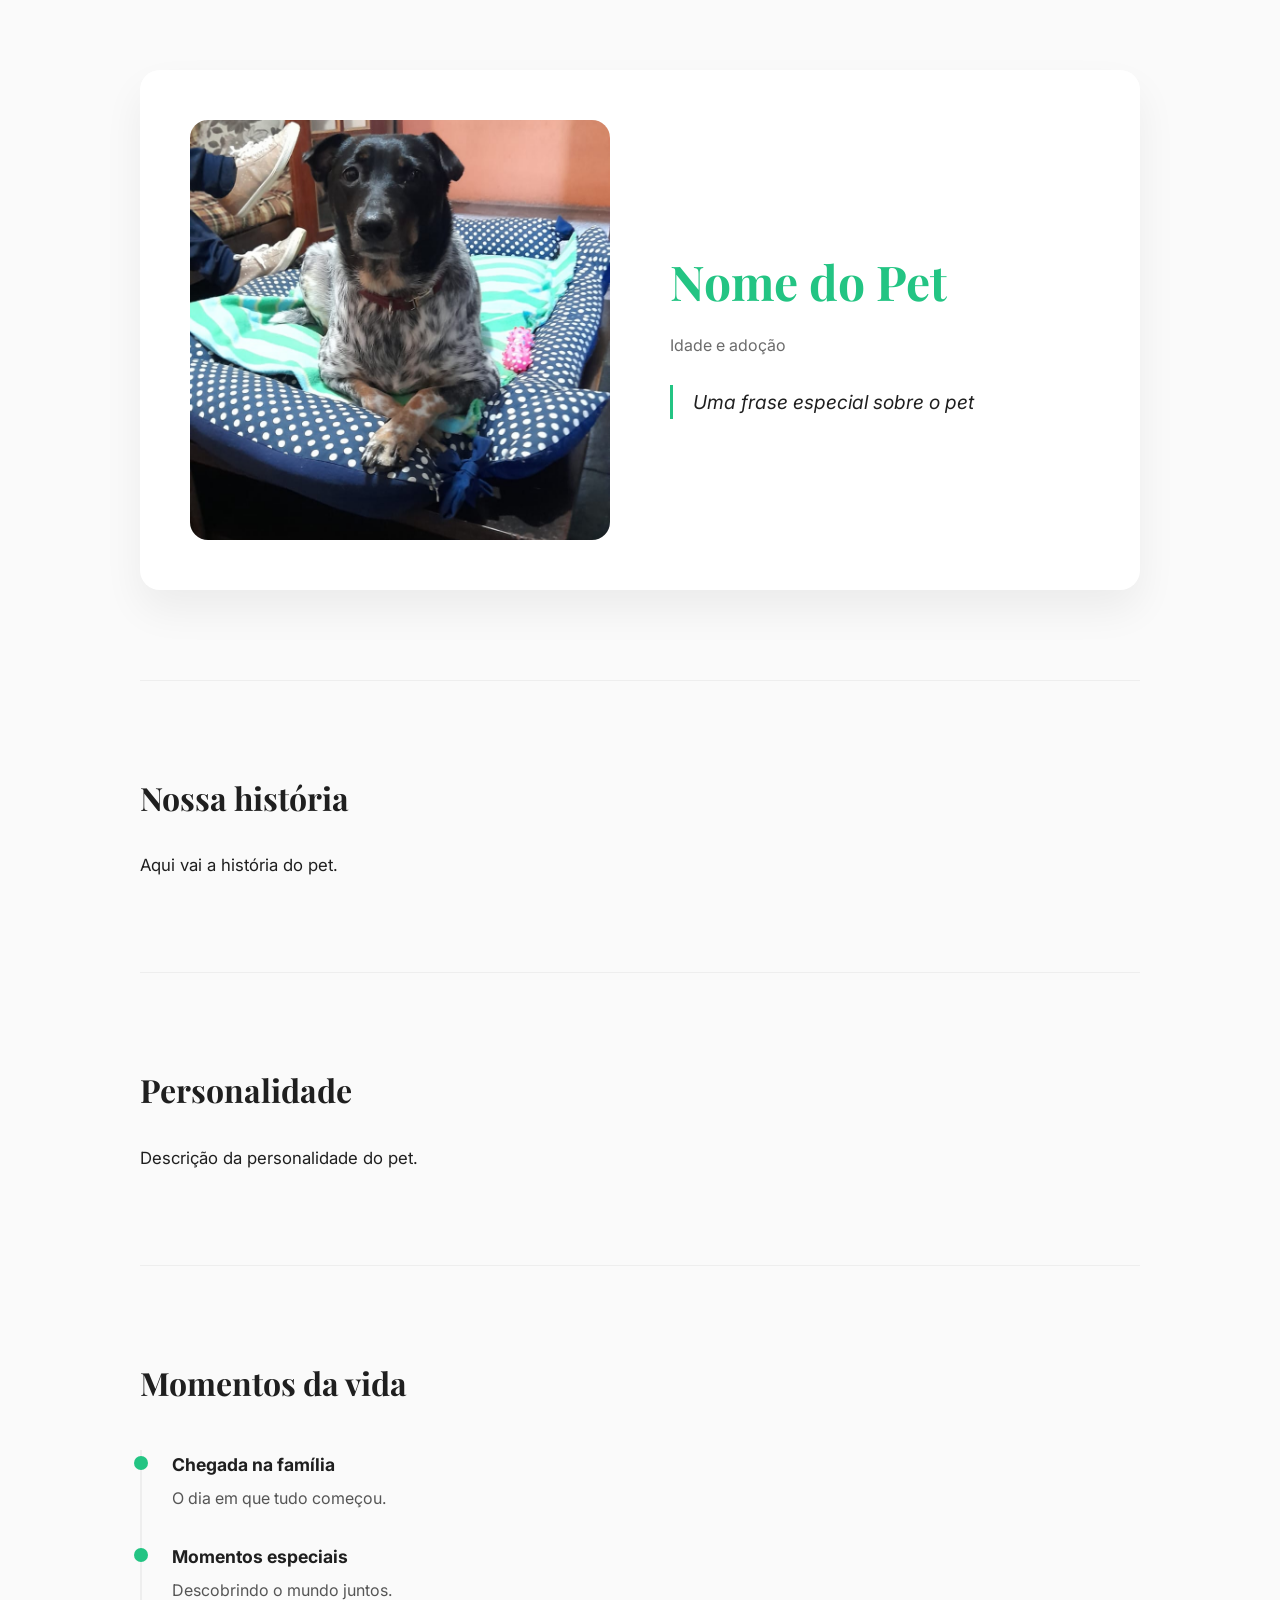
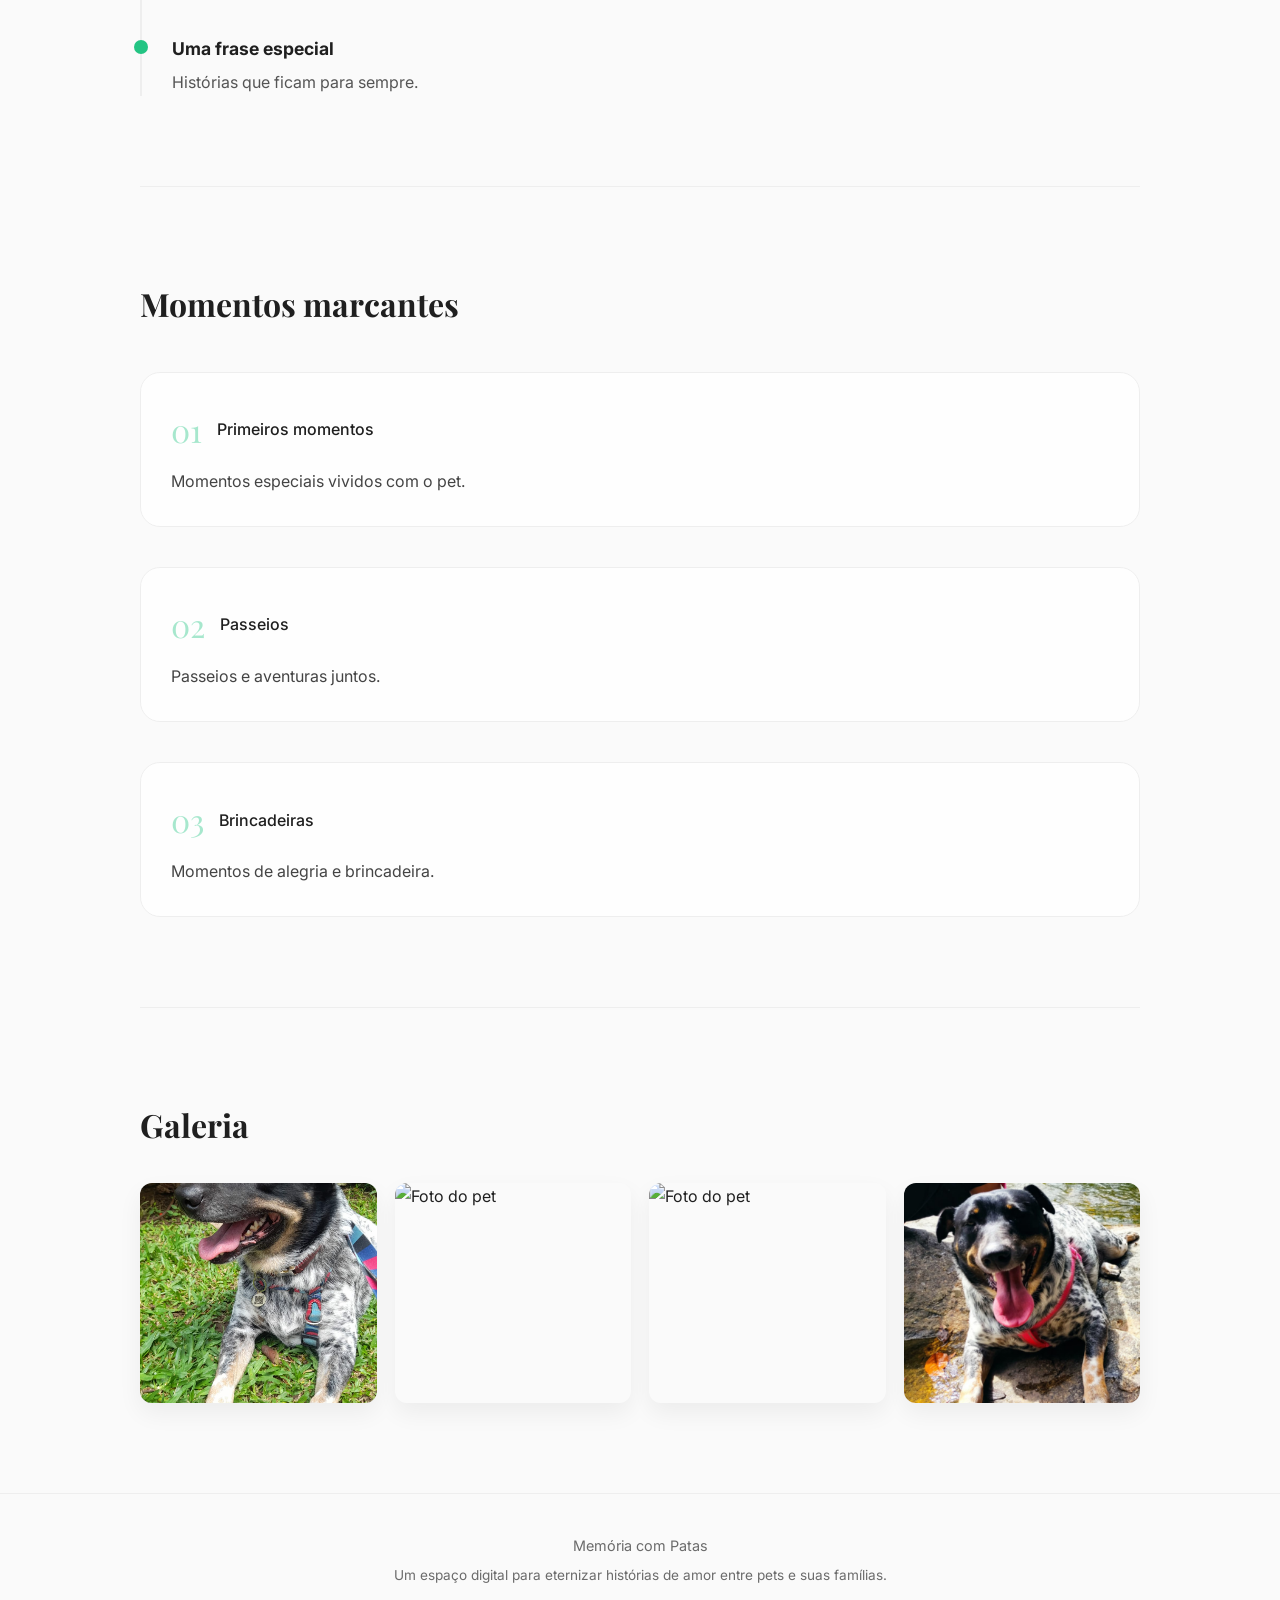
==== commit 75c49896: "corrigindo html ids" ====
--- a/index.html
+++ b/index.html
@@ -3,275 +3,278 @@
 
 <head>
 
-    <meta charset="UTF-8">
-    <meta name="viewport" content="width=device-width, initial-scale=1.0">
-
-    <title>Memória com Patas</title>
-
-    <link
-        href="https://fonts.googleapis.com/css2?family=Inter:wght@300;400;500&family=Playfair+Display:wght@500;600&display=swap"
-        rel="stylesheet">
-
-    <link rel="stylesheet" href="style.css">
+<meta charset="UTF-8">
+<meta name="viewport" content="width=device-width, initial-scale=1.0">
+
+<title>Memória com Patas</title>
+
+<link href="https://fonts.googleapis.com/css2?family=Inter:wght@300;400;500&family=Playfair+Display:wght@500;600&display=swap" rel="stylesheet">
+
+<link rel="stylesheet" href="style.css">
 
 </head>
 
 
 <body class="tema-vida">
 
-    <div id="loader">
-
-  <div class="loader-content">
-
-    <h1>🐾</h1>
-
-    <h2>Carregando memória...</h2>
-
-    <p>Preparando o memorial do pet</p>
-
-  </div>
-
-</div>
-
-    </div>
-
-
-
-
-    <!-- HERO / CAPA -->
-
-    <header class="hero container">
-
-        <div class="hero-card">
-
-            <div class="hero-media">
-                <img id="pet-foto" src="assets/img/perfil.jpg" alt="Foto do pet">
-            </div>
-
-            <div class="hero-text">
-
-                <h1 id="pet-nome" class="pet-name">
-                    Nome do Pet
-                </h1>
-
-                <p id="pet-meta" class="pet-meta">
-                    Idade e adoção
-                </p>
-
-                <blockquote id="pet-frase" class="pet-phrase">
-                    Uma frase especial sobre o pet
-                </blockquote>
-
-            </div>
-
-        </div>
-
-    </header>
-
-
-
-    <!-- HISTÓRIA -->
-
-    <section class="section container">
-
-        <h2>Nossa história</h2>
-
-        <p id="pet-historia" class="text">
-            Aqui vai a história do pet.
-        </p>
-
-    </section>
-
-
-
-    <!-- PERSONALIDADE -->
-
-    <section class="section container">
-
-        <h2>Personalidade</h2>
-
-        <p id="pet-personalidade" class="text">
-            Descrição da personalidade do pet.
-        </p>
-
-    </section>
-
-    <section class="section container">
-
-        <h2>Momentos da vida</h2>
-
-        <div class="timeline">
-
-            <div class="timeline-item">
-                <div class="timeline-dot"></div>
-                <div class="timeline-content">
-                    <h3>Chegada na família</h3>
-                    <p>O dia em que tudo começou.</p>
-                </div>
-            </div>
-
-            <div class="timeline-item">
-                <div class="timeline-dot"></div>
-                <div class="timeline-content">
-                    <h3>Primeiro passeio</h3>
-                    <p>Descobrindo o mundo juntos.</p>
-                </div>
-            </div>
-
-            <div class="timeline-item">
-                <div class="timeline-dot"></div>
-                <div class="timeline-content">
-                    <h3>Momentos especiais</h3>
-                    <p>Histórias que ficam para sempre.</p>
-                </div>
-            </div>
-
-        </div>
-
-    </section>
-
-
-
-    <!-- MOMENTOS -->
-
-    <section class="section container">
-
-        <h2>Momentos marcantes</h2>
-
-        <div class="moments">
-
-            <div class="moment-card">
-                <div class="moment-header">
-                    <span class="moment-number">01</span>
-                    <span class="moment-title">Primeiros momentos</span>
-                </div>
-
-                <p class="moment-text">
-                    Momentos especiais vividos com o pet.
-                </p>
-            </div>
-
-            <div class="moment-card">
-                <div class="moment-header">
-                    <span class="moment-number">02</span>
-                    <span class="moment-title">Passeios</span>
-                </div>
-
-                <p class="moment-text">
-                    Passeios e aventuras juntos.
-                </p>
-            </div>
-
-            <div class="moment-card">
-                <div class="moment-header">
-                    <span class="moment-number">03</span>
-                    <span class="moment-title">Brincadeiras</span>
-                </div>
-
-                <p class="moment-text">
-                    Momentos de alegria e brincadeira.
-                </p>
-            </div>
-
-        </div>
-
-    </section>
-
-
-
-    <!-- GALERIA -->
-
-    <section class="section container">
-
-        <h2>Galeria</h2>
-
-        <div id="galeria" class="gallery">
-
-            <img src="assets/img/galeria-1.jpg" alt="Foto do pet">
-            <img src="assets/img/galeria-2.jpg" alt="Foto do pet">
-            <img src="assets/img/galeria-3.jpg" alt="Foto do pet">
-            <img src="assets/img/galeria-4.jpg" alt="Foto do pet">
-
-        </div>
-
-    </section>
-
-
-
-    <!-- VÍDEO -->
-
-    <section class="section container" id="video-section" style="display:none;">
-
-        <h2>Vídeo especial</h2>
-
-        <div class="video-wrapper">
-
-            <iframe id="video-frame" frameborder="0" allowfullscreen>
-            </iframe>
-
-        </div>
-
-    </section>
-
-
-
-    <!-- SEÇÃO JUNTOS -->
-
-    <section class="section container" id="juntos" style="display:none;">
-
-        <div class="together-wrapper">
-
-            <div class="together-photo">
-                <img id="tutor-photo" src="assets/img/tutor.jpg" alt="Tutor com o pet">
-            </div>
-
-            <div class="together-text">
-
-                <h2>Juntos</h2>
-
-                <p>
-                    Uma amizade verdadeira que marcou nossas vidas.
-                    Momentos que ficam para sempre no coração.
-                </p>
-
-            </div>
-
-        </div>
-
-    </section>
-
-
-
-    <!-- MÚSICA -->
-
-    <audio id="bg-music" loop></audio>
-
-    <button id="music-toggle" class="music-btn" style="display:none;">
-        🎵 Música
-    </button>
-
-
-
-    <!-- FOOTER -->
-
-    <footer class="footer">
-
-        <div class="container">
-
-            <p>Memória com Patas</p>
-
-            <p class="small">
-                Um espaço digital para eternizar histórias de amor entre pets e suas famílias.
-            </p>
-
-        </div>
-
-    </footer>
-
-
-
-    <script src="script.js"></script>
+
+<!-- LOADER -->
+
+<div id="loader">
+
+<div class="loader-content">
+
+<h1>🐾</h1>
+
+<h2>Carregando memória...</h2>
+
+<p>Preparando o memorial do pet</p>
+
+</div>
+
+</div>
+
+
+
+<!-- HERO -->
+
+<header class="hero container">
+
+<div class="hero-card">
+
+<div class="hero-media">
+<img id="pet-foto" src="assets/img/perfil.jpg" alt="Foto do pet">
+</div>
+
+<div class="hero-text">
+
+<h1 id="pet-nome" class="pet-name">
+Nome do Pet
+</h1>
+
+<p id="pet-meta" class="pet-meta">
+Idade e adoção
+</p>
+
+<blockquote id="pet-frase" class="pet-phrase">
+Uma frase especial sobre o pet
+</blockquote>
+
+</div>
+
+</div>
+
+</header>
+
+
+
+<!-- HISTÓRIA -->
+
+<section class="section container">
+
+<h2>Nossa história</h2>
+
+<p id="pet-historia" class="text">
+Aqui vai a história do pet.
+</p>
+
+</section>
+
+
+
+<!-- PERSONALIDADE -->
+
+<section class="section container">
+
+<h2>Personalidade</h2>
+
+<p id="pet-personalidade" class="text">
+Descrição da personalidade do pet.
+</p>
+
+</section>
+
+
+
+<!-- TIMELINE -->
+
+<section class="section container">
+
+<h2>Momentos da vida</h2>
+
+<div class="timeline">
+
+<div class="timeline-item">
+<div class="timeline-dot"></div>
+<div class="timeline-content">
+<h3 id="timeline1-titulo">Chegada na família</h3>
+<p id="timeline1-texto">O dia em que tudo começou.</p>
+</div>
+</div>
+
+<div class="timeline-item">
+<div class="timeline-dot"></div>
+<div class="timeline-content">
+<h3 id="timeline2-titulo">Momentos especiais</h3>
+<p id="timeline2-texto">Descobrindo o mundo juntos.</p>
+</div>
+</div>
+
+<div class="timeline-item">
+<div class="timeline-dot"></div>
+<div class="timeline-content">
+<h3 id="timeline3-titulo">Uma frase especial</h3>
+<p id="timeline3-texto">Histórias que ficam para sempre.</p>
+</div>
+</div>
+
+</div>
+
+</section>
+
+
+
+<!-- MOMENTOS -->
+
+<section class="section container">
+
+<h2>Momentos marcantes</h2>
+
+<div class="moments">
+
+<div class="moment-card">
+<div class="moment-header">
+<span class="moment-number">01</span>
+<span class="moment-title">Primeiros momentos</span>
+</div>
+
+<p id="momento1" class="moment-text">
+Momentos especiais vividos com o pet.
+</p>
+
+</div>
+
+<div class="moment-card">
+<div class="moment-header">
+<span class="moment-number">02</span>
+<span class="moment-title">Passeios</span>
+</div>
+
+<p id="momento2" class="moment-text">
+Passeios e aventuras juntos.
+</p>
+
+</div>
+
+<div class="moment-card">
+<div class="moment-header">
+<span class="moment-number">03</span>
+<span class="moment-title">Brincadeiras</span>
+</div>
+
+<p id="momento3" class="moment-text">
+Momentos de alegria e brincadeira.
+</p>
+
+</div>
+
+</div>
+
+</section>
+
+
+
+<!-- GALERIA -->
+
+<section class="section container">
+
+<h2>Galeria</h2>
+
+<div id="galeria" class="gallery">
+
+<img src="assets/img/galeria-1.jpg" alt="Foto do pet">
+<img src="assets/img/galeria-2.jpg" alt="Foto do pet">
+<img src="assets/img/galeria-3.jpg" alt="Foto do pet">
+<img src="assets/img/galeria-4.jpg" alt="Foto do pet">
+
+</div>
+
+</section>
+
+
+
+<!-- VIDEO -->
+
+<section class="section container" id="video-section" style="display:none;">
+
+<h2>Vídeo especial</h2>
+
+<div class="video-wrapper">
+
+<iframe id="video-frame" frameborder="0" allowfullscreen></iframe>
+
+</div>
+
+</section>
+
+
+
+<!-- FOTO COM TUTOR -->
+
+<section class="section container" id="juntos" style="display:none;">
+
+<div class="together-wrapper">
+
+<div class="together-photo">
+<img id="tutor-photo" src="assets/img/tutor.jpg" alt="Tutor com o pet">
+</div>
+
+<div class="together-text">
+
+<h2>Juntos</h2>
+
+<p>
+Uma amizade verdadeira que marcou nossas vidas.
+Momentos que ficam para sempre no coração.
+</p>
+
+</div>
+
+</div>
+
+</section>
+
+
+
+<!-- MUSICA -->
+
+<audio id="bg-music" loop></audio>
+
+<button id="music-toggle" class="music-btn" style="display:none;">
+🎵 Música
+</button>
+
+
+
+<!-- FOOTER -->
+
+<footer class="footer">
+
+<div class="container">
+
+<p>Memória com Patas</p>
+
+<p class="small">
+Um espaço digital para eternizar histórias de amor entre pets e suas famílias.
+</p>
+
+</div>
+
+</footer>
+
+
+
+<script src="script.js"></script>
 
 </body>
-
 </html>
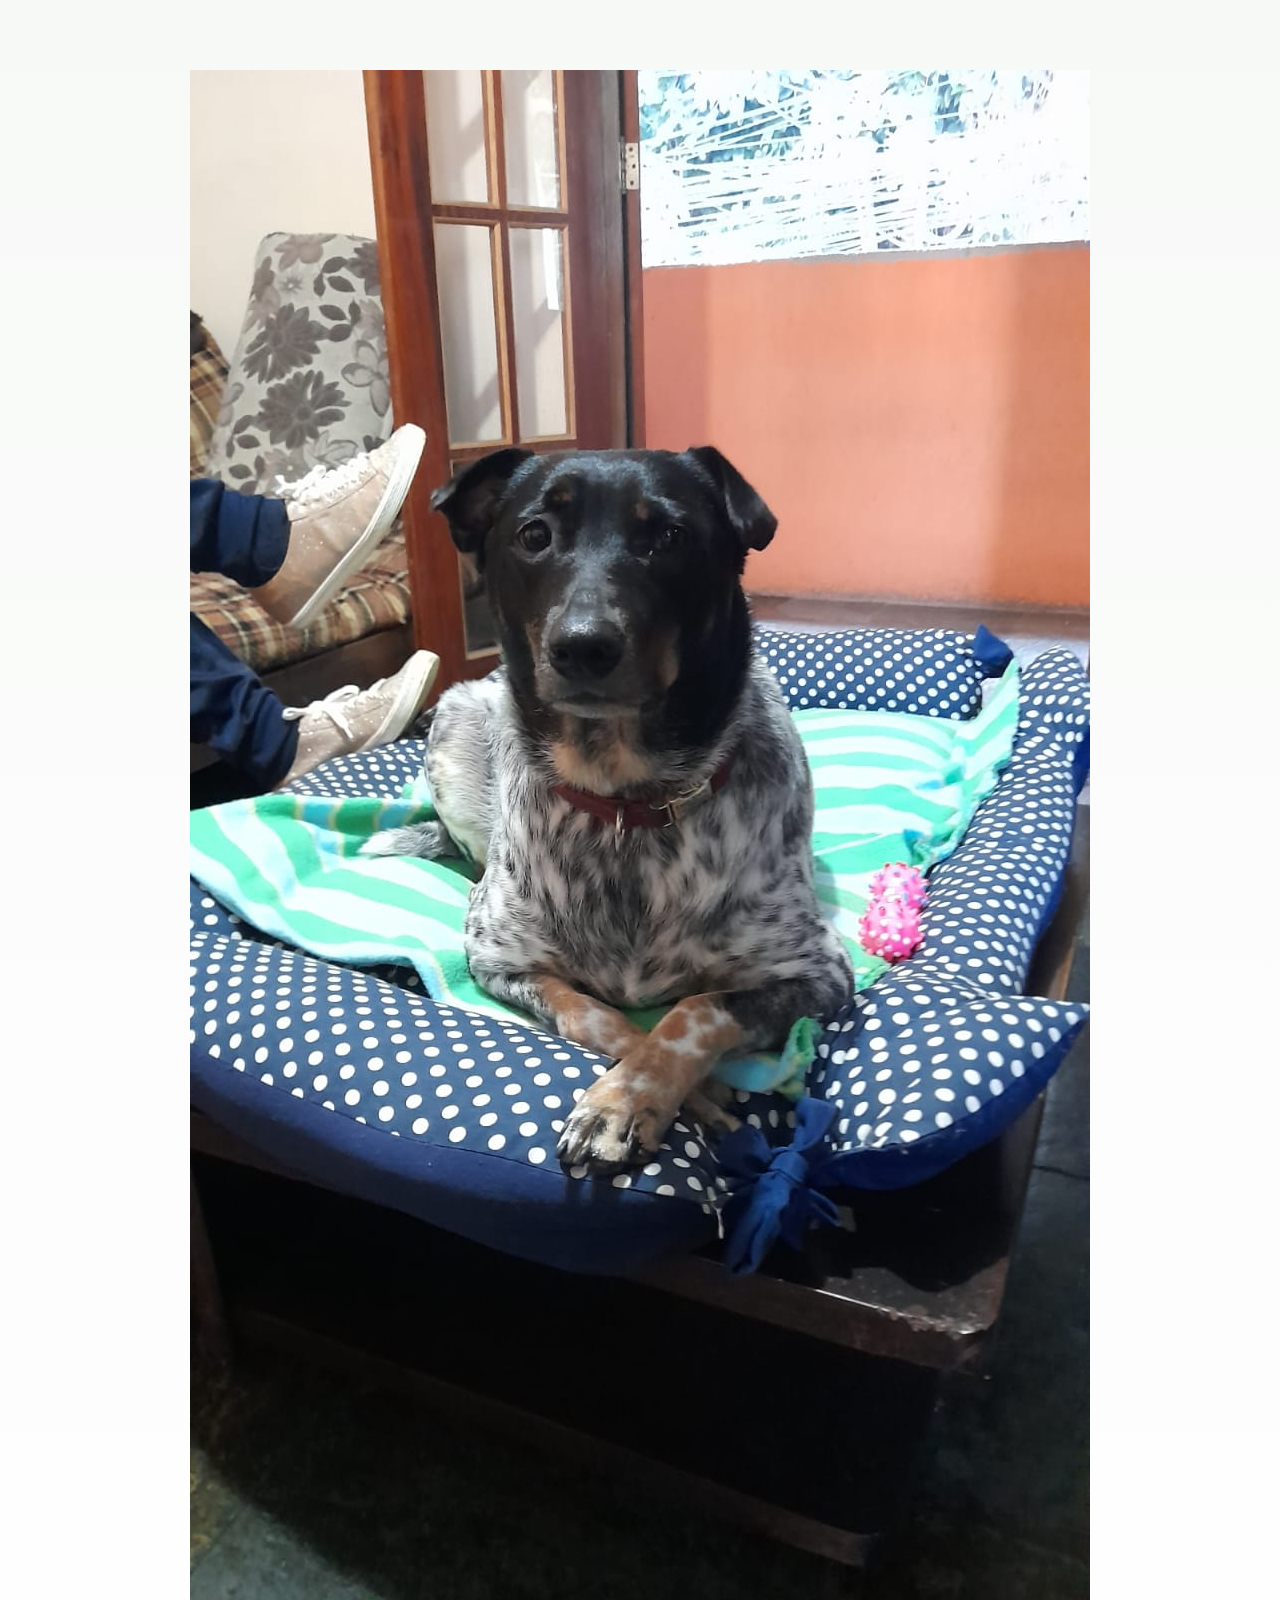
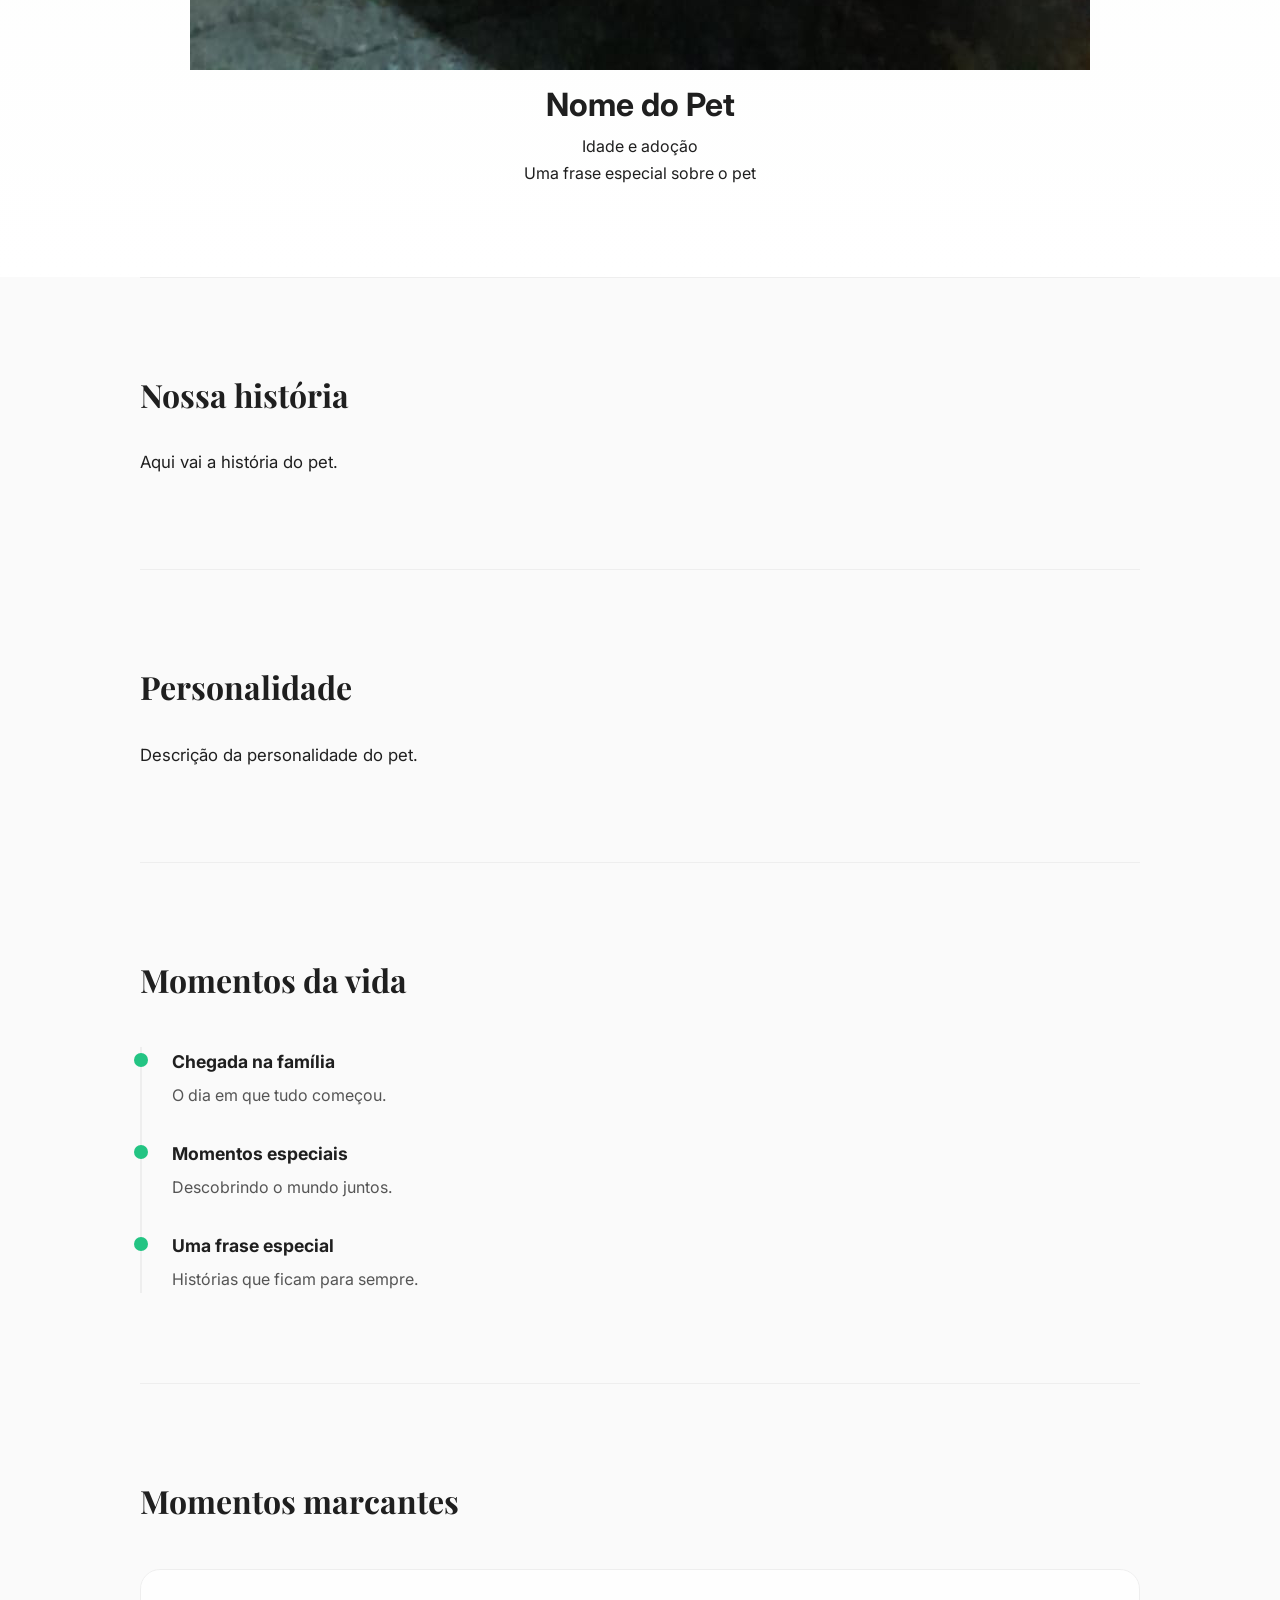
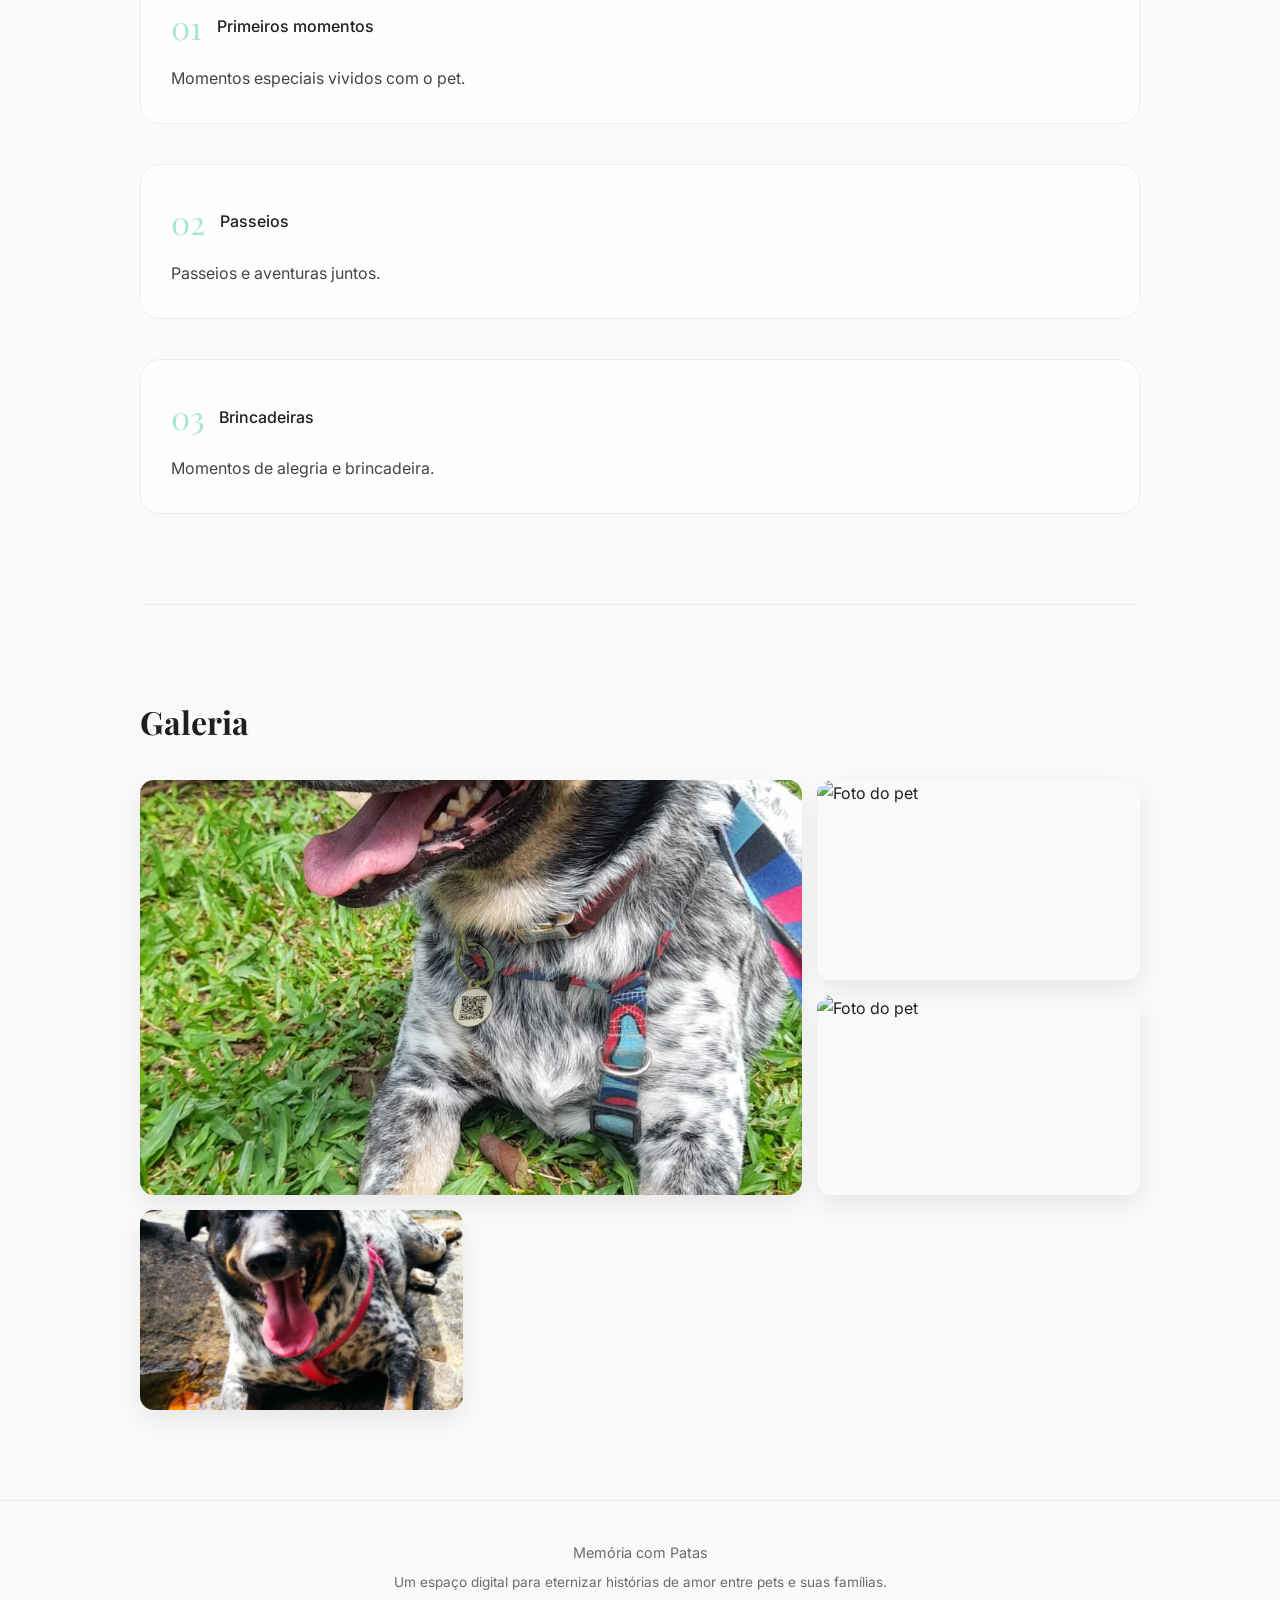
==== commit 17072fc3: "galeria estilo album" ====
--- a/index.html
+++ b/index.html
@@ -37,35 +37,27 @@
 
 
 <!-- HERO -->
-
-<header class="hero container">
-
-<div class="hero-card">
-
-<div class="hero-media">
-<img id="pet-foto" src="assets/img/perfil.jpg" alt="Foto do pet">
-</div>
-
-<div class="hero-text">
-
-<h1 id="pet-nome" class="pet-name">
-Nome do Pet
-</h1>
-
-<p id="pet-meta" class="pet-meta">
-Idade e adoção
-</p>
-
-<blockquote id="pet-frase" class="pet-phrase">
-Uma frase especial sobre o pet
-</blockquote>
-
-</div>
-
-</div>
+<header class="hero">
+
+  <div class="hero-overlay">
+
+    <img id="pet-foto" class="hero-foto" src="assets/img/perfil.jpg" alt="Foto do pet">
+
+    <h1 id="pet-nome" class="hero-nome">
+      Nome do Pet
+    </h1>
+
+    <p id="pet-meta" class="hero-meta">
+      Idade e adoção
+    </p>
+
+    <blockquote id="pet-frase" class="hero-frase">
+      Uma frase especial sobre o pet
+    </blockquote>
+
+  </div>
 
 </header>
-
 
 
 <!-- HISTÓRIA -->
--- a/style.css
+++ b/style.css
@@ -54,6 +54,12 @@
 
 .hero{
   padding:70px 0 90px;
+  min-height:80vh;
+  display:flex;
+  align-items:center;
+  justify-content:center;
+  text-align:center;
+  background:linear-gradient(#f7f9f7,#ffffff);
 }
 
 .hero-card{
@@ -189,29 +195,45 @@
 /* GALERIA */
 /* ============================= */
 
+/* ============================= */
+/* GALERIA ESTILO ÁLBUM */
+/* ============================= */
+
 .gallery{
   display:grid;
-  grid-template-columns:repeat(auto-fit,minmax(200px,1fr));
-  gap:18px;
+  grid-template-columns:repeat(3,1fr);
+  grid-auto-rows:200px;
+  gap:15px;
   margin-top:30px;
 }
 
 .gallery img{
   width:100%;
-  height:220px;
+  height:100%;
   object-fit:cover;
-  border-radius:12px;
+  border-radius:14px;
   cursor:pointer;
-  box-shadow:0 10px 25px rgba(0,0,0,0.06);
   transition:transform .4s ease, box-shadow .4s ease;
+  box-shadow:0 10px 25px rgba(0,0,0,0.08);
 }
 
 .gallery img:hover{
-  transform:translateY(-6px) scale(1.03);
-  box-shadow:0 18px 35px rgba(0,0,0,0.15);
-}
-
-
+  transform:scale(1.05);
+  box-shadow:0 20px 40px rgba(0,0,0,0.18);
+}
+
+/* FOTO GRANDE */
+
+.gallery img:nth-child(1){
+  grid-column:span 2;
+  grid-row:span 2;
+}
+
+/* VARIAÇÃO */
+
+.gallery img:nth-child(5){
+  grid-column:span 2;
+}
 /* ============================= */
 /* VIDEO */
 /* ============================= */
